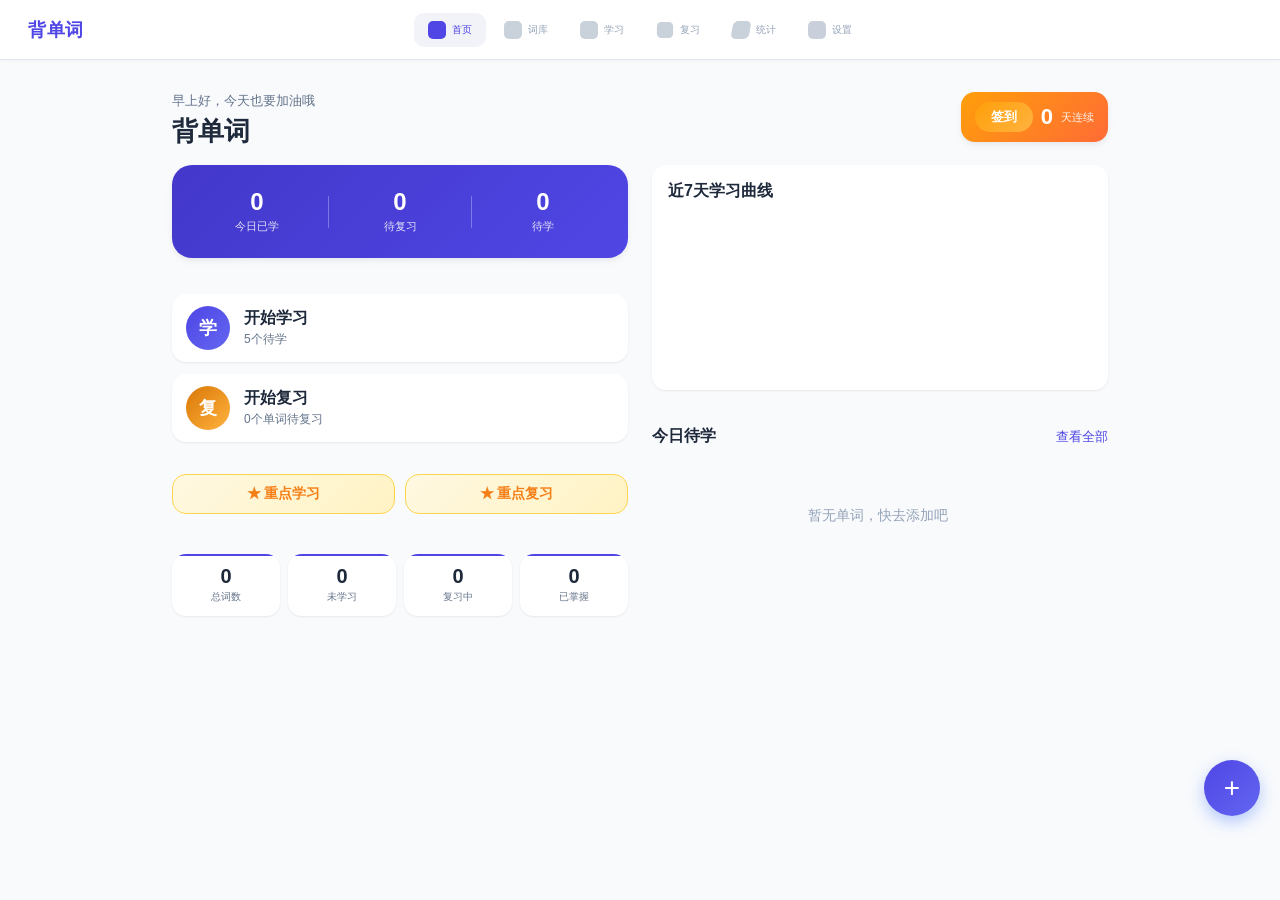
==== backend/static/index.html @ 16450c24 "升级SW缓存到v63与API v62, 强制客户端刷新获取防卡顿优化代码(静默刷新+保活); 更新index.html版本号" ====
<!DOCTYPE html>
<html lang="zh-CN">
<head>
  <meta charset="UTF-8">
  <!-- 移动端视口配置，禁止缩放以保证原生App体验 -->
  <meta name="viewport" content="width=device-width, initial-scale=1.0, maximum-scale=1.0, user-scalable=no, viewport-fit=cover">
  <meta name="theme-color" content="#4a7fff">
  <title>背单词</title>
  <!-- 预连接：提前建立TCP/TLS连接，减少首字节时间 -->
  <link rel="preconnect" href="/" crossorigin>
  <link rel="dns-prefetch" href="/">
  <link rel="stylesheet" href="assets/style.css?v=20260809a">
  <!-- PWA 支持：允许"添加到桌面"当App用 -->
  <link rel="manifest" href="/manifest.json">
  <link rel="icon" type="image/png" href="/icons/icon-192.png">
  <link rel="apple-touch-icon" href="/icons/icon-192.png">
  <meta name="apple-mobile-web-app-capable" content="yes">
  <meta name="apple-mobile-web-app-status-bar-style" content="default">
  <meta name="apple-mobile-web-app-title" content="背单词">
</head>
<body>
  <!-- ============ 主内容区 ============ -->
  <main class="app-content" id="appContent">

    <!-- ===== 首页 ===== -->
    <section class="page page-home active" id="page-home">
      <!-- 顶部欢迎语 -->
      <div class="home-header">
        <div class="home-greeting">
          <p class="greeting-sub" id="greetingText">早上好，今天也要加油哦</p>
          <h2 class="greeting-title">背单词</h2>
        </div>
        <div class="streak-badge" id="streakBadge" style="display:flex;align-items:center;gap:8px;">
          <div class="checkin-area" id="checkinArea">
            <button class="checkin-btn" id="btnCheckin">签到</button>
            <span class="checkin-streak" id="checkinStreak" style="display:none"></span>
          </div>
          <span class="streak-num" id="streakNum">0</span>
          <span class="streak-label">天连续</span>
        </div>
      </div>

      <!-- 主区域：桌面端双列 -->
      <div class="home-main">
        <!-- 左列：概览+操作+统计卡 -->
        <div class="home-col home-col-left">
          <!-- 今日学习概览卡片 -->
          <div class="overview-card">
            <div class="overview-item">
              <span class="overview-num" id="todayLearned">0</span>
              <span class="overview-label">今日已学</span>
            </div>
            <div class="overview-divider"></div>
            <div class="overview-item">
              <span class="overview-num" id="todayReviewCount">0</span>
              <span class="overview-label">待复习</span>
            </div>
            <div class="overview-divider"></div>
            <div class="overview-item">
              <span class="overview-num" id="todayNewCount">0</span>
              <span class="overview-label">待学</span>
            </div>
          </div>

          <!-- 操作按钮 -->
          <div class="home-actions">
            <button class="action-btn primary" id="btnStartLearn">
              <span class="action-icon">学</span>
              <div class="action-text">
                <span class="action-title">开始学习</span>
                <span class="action-desc" id="learnDesc">5个待学</span>
              </div>
            </button>
            <button class="action-btn secondary" id="btnStartReview">
              <span class="action-icon">复</span>
              <div class="action-text">
                <span class="action-title">开始复习</span>
                <span class="action-desc" id="reviewDesc">0个单词待复习</span>
              </div>
            </button>
          </div>

          <!-- 重点单词快速入口 -->
          <div class="starred-quick-actions">
            <button class="starred-btn" id="btnLearnStarred">
              <span>★ 重点学习</span>
            </button>
            <button class="starred-btn" id="btnReviewStarred">
              <span>★ 重点复习</span>
            </button>
          </div>

          <!-- 错题本快速入口 -->
          <div class="wrongbook-entry" id="wrongbookEntry" style="display:none;">
            <button class="wrongbook-btn" id="btnOpenWrongbook">
              <span class="wrongbook-icon">✗</span>
              <div class="wrongbook-text">
                <span class="wrongbook-title">错题本</span>
                <span class="wrongbook-desc" id="wrongbookDesc">0个易错词</span>
              </div>
              <span class="wrongbook-arrow">›</span>
            </button>
          </div>

          <!-- 统计卡片 -->
          <div class="stat-cards">
            <div class="stat-card">
              <span class="stat-card-num" id="statTotal">0</span>
              <span class="stat-card-label">总词数</span>
            </div>
            <div class="stat-card">
              <span class="stat-card-num" id="statNew">0</span>
              <span class="stat-card-label">未学习</span>
            </div>
            <div class="stat-card">
              <span class="stat-card-num" id="statReview">0</span>
              <span class="stat-card-label">复习中</span>
            </div>
            <div class="stat-card">
              <span class="stat-card-num" id="statMastered">0</span>
              <span class="stat-card-label">已掌握</span>
            </div>
          </div>
        </div>

        <!-- 右列：图表+今日单词 -->
        <div class="home-col home-col-right">
          <!-- 学习曲线图 -->
          <div class="chart-block">
            <h3 class="block-title">近7天学习曲线</h3>
            <canvas id="homeLineChart" class="chart-canvas"></canvas>
          </div>

          <!-- 今日单词列表 -->
          <div class="today-words">
            <div class="block-header">
              <h3 class="block-title">今日待学</h3>
              <span class="block-more" id="goLibraryFromHome">查看全部</span>
            </div>
            <div class="word-list word-list-scroll" id="todayWordList">
              <div class="empty-state">
                <p>暂无单词，快去添加吧</p>
              </div>
            </div>
          </div>
        </div>
      </div>
    </section>

    <!-- ===== 录入页 ===== -->
    <section class="page page-input" id="page-input">
      <h2 class="page-title">录入单词</h2>

      <!-- 录入方式切换 -->
      <div class="tab-switch">
        <button class="tab-switch-item active" data-input-tab="manual">手动输入</button>
        <button class="tab-switch-item" data-input-tab="batch">批量粘贴</button>
        <button class="tab-switch-item" data-input-tab="doc">文档导入</button>
        <button class="tab-switch-item" data-input-tab="scan">扫描录入</button>
      </div>

      <!-- 手动输入 -->
      <div class="input-panel active" id="panel-manual">
        <div class="form-group">
          <label class="form-label">导入到单词本</label>
          <select class="form-select" id="manualWordbookSelect">
            <option value="">默认（不归类）</option>
          </select>
        </div>
        <div class="form-group">
          <label class="form-label">单词</label>
          <input type="text" class="form-input" id="manualWord" placeholder="输入英文单词，如 sports meeting">
        </div>
        <div class="form-group">
          <label class="form-label">音标（选填）</label>
          <input type="text" class="form-input" id="manualPhonetic" placeholder="/spɔːts ˈmiːtɪŋ/">
        </div>
        <div class="form-group">
          <label class="form-label">释义（选填）</label>
          <input type="text" class="form-input" id="manualMeaning" placeholder="n. 运动会">
        </div>
        <button class="btn-primary" id="btnManualAdd">添加单词</button>
      </div>

      <!-- 批量粘贴 -->
      <div class="input-panel" id="panel-batch">
        <p class="panel-tip">每行一个单词，支持纯单词或“单词 释义”格式</p>
        <div class="form-group">
          <label class="form-label">导入到单词本</label>
          <select class="form-select" id="batchWordbookSelect">
            <option value="">默认（不归类）</option>
          </select>
        </div>
        <textarea class="form-textarea" id="batchText" placeholder="sports meeting&#10;apple n.苹果&#10;banana"></textarea>
        <button class="btn-secondary" id="btnBatchPreview">预览</button>
        <div class="batch-preview" id="batchPreview" style="display:none">
          <div class="batch-preview-header">
            <span id="batchPreviewCount">0 个单词</span>
            <button class="btn-primary btn-sm" id="btnBatchConfirm">确认导入</button>
          </div>
          <div class="batch-preview-list" id="batchPreviewList"></div>
        </div>
        <button class="btn-primary" id="btnBatchAdd" style="display:none">批量添加</button>
      </div>

      <!-- 文档导入 -->
      <div class="input-panel" id="panel-doc">
        <p class="panel-tip">上传文档自动提取单词，支持 TXT / Word / Excel / PDF</p>
        <!-- 导入到哪个单词本 -->
        <div class="form-group">
          <label class="form-label">导入到单词本</label>
          <div class="wordbook-select-row">
            <select class="form-select" id="docWordbookSelect">
              <option value="">默认（不归类）</option>
            </select>
            <button class="btn-secondary btn-sm" id="btnNewWordbook" title="新建单词本">+ 新建</button>
          </div>
        </div>
        <div class="doc-upload-area" id="docUploadArea">
          <div class="doc-upload-placeholder">
            <span class="doc-icon">📄</span>
            <p class="doc-upload-text">点击或拖拽文件到此处</p>
            <p class="doc-upload-formats">支持 txt / docx / xlsx / pdf，最大 20MB</p>
          </div>
          <input type="file" accept=".txt,.docx,.xlsx,.xls,.pdf" id="docFileInput" style="display:none">
        </div>
        <!-- 预览结果 -->
        <div class="doc-preview" id="docPreview" style="display:none">
          <div class="doc-preview-header">
            <span class="doc-preview-name" id="docPreviewName"></span>
            <span class="doc-preview-count" id="docPreviewCount"></span>
          </div>
          <div class="doc-words-list" id="docWordsList"></div>
          <div class="doc-preview-actions">
            <button class="btn-secondary" id="btnDocCancel">取消</button>
            <button class="btn-primary" id="btnDocImport">确认导入</button>
          </div>
        </div>
        <!-- 导入结果 -->
        <div class="doc-result" id="docResult" style="display:none"></div>
      </div>

      <!-- 扫描录入 -->
      <div class="input-panel" id="panel-scan">
        <div class="form-group">
          <label class="form-label">导入到单词本</label>
          <select class="form-select" id="scanWordbookSelect">
            <option value="">默认（不归类）</option>
          </select>
        </div>
        <!-- 识别模式切换 -->
        <div class="scan-mode-switch">
          <button class="scan-mode-item active" data-scan-mode="ocr">极速OCR</button>
          <button class="scan-mode-item" data-scan-mode="ai">AI精准</button>
        </div>
        <p class="panel-tip" id="scanModeTip">拍照或选择图片，OCR极速识别单词+本地词典释义（每张约2秒）</p>
        <!-- 空状态：点击选图 -->
        <div class="scan-area" id="scanArea">
          <div class="scan-placeholder">
            <span class="scan-icon">相机</span>
            <p>点击拍照 / 选择图片</p>
          </div>
        </div>
        <!-- 多图缩略图网格（选中图片后显示） -->
        <div class="scan-thumbs" id="scanThumbs" style="display:none">
          <div class="scan-thumbs-list" id="scanThumbsList"></div>
        </div>
        <!-- 操作按钮区 -->
        <input type="file" accept="image/*" multiple id="scanInput" style="display:none">
        <div class="scan-actions" id="scanActions" style="display:none">
          <button class="btn-secondary" id="btnScanAddMore">+ 添加更多图片</button>
          <button class="btn-primary" id="btnScanRecognize">极速识别</button>
        </div>
        <!-- 识别结果：单词确认列表 -->
        <div class="scan-confirm" id="scanConfirm" style="display:none">
          <div class="scan-confirm-header">
            <span class="scan-confirm-title">识别到 <b id="scanWordCount">0</b> 个单词</span>
            <div class="scan-confirm-actions">
              <button class="scan-check-all" id="btnScanCheckAll">全选</button>
              <button class="btn-primary btn-sm" id="btnScanAddSelected">添加选中</button>
            </div>
          </div>
          <div class="scan-word-list" id="scanWordList"></div>
        </div>
        <!-- 添加结果 -->
        <div class="scan-result" id="scanResult" style="display:none"></div>
      </div>
    </section>

    <!-- ===== 词库页 ===== -->
    <section class="page page-library" id="page-library">
      <div class="library-header">
        <h2 class="page-title">我的词库</h2>
        <div class="export-dropdown" id="exportDropdown">
          <button class="export-btn" id="btnExport" title="导出单词">
            <svg width="18" height="18" viewBox="0 0 24 24" fill="none" stroke="currentColor" stroke-width="2" stroke-linecap="round" stroke-linejoin="round"><path d="M21 15v4a2 2 0 0 1-2 2H5a2 2 0 0 1-2-2v-4"/><polyline points="7 10 12 15 17 10"/><line x1="12" y1="15" x2="12" y2="3"/></svg>
            <span>导出</span>
          </button>
          <div class="export-menu" id="exportMenu" style="display:none">
            <div class="export-menu-tip" id="exportMenuTip">导出全部单词</div>
            <button class="export-menu-item" data-format="csv">
              <span class="export-menu-icon">CSV</span>
              <div class="export-menu-info">
                <span class="export-menu-name">CSV 表格</span>
                <span class="export-menu-desc">含音标/释义/记忆法，Excel可开</span>
              </div>
            </button>
            <button class="export-menu-item" data-format="txt">
              <span class="export-menu-icon">TXT</span>
              <div class="export-menu-info">
                <span class="export-menu-name">TXT 文本</span>
                <span class="export-menu-desc">每行一个单词，兼容扇贝/有道</span>
              </div>
            </button>
            <button class="export-menu-item" data-format="anki">
              <span class="export-menu-icon">Anki</span>
              <div class="export-menu-info">
                <span class="export-menu-name">Anki 卡片</span>
                <span class="export-menu-desc">制表符分隔，可直接导入Anki</span>
              </div>
            </button>
          </div>
        </div>
      </div>

      <!-- 单词本横向筛选 -->
      <div class="wordbook-bar" id="wordbookBar">
        <button class="wordbook-chip active" data-wordbook="">全部</button>
        <button class="wordbook-chip" data-wordbook="0">未归类</button>
        <span class="wordbook-chip-sep"></span>
        <button class="wordbook-chip wordbook-add" id="btnAddWordbook" title="新建单词本">+</button>
      </div>

      <!-- 搜索框 -->
      <div class="search-bar">
        <input type="text" class="search-input" id="searchInput" placeholder="搜索单词或释义">
      </div>

      <!-- 筛选标签 + 排序 -->
      <div class="filter-tabs" id="filterTabs">
        <button class="filter-tab active" data-status="all">全部</button>
        <button class="filter-tab" data-status="new">未学习</button>
        <button class="filter-tab" data-status="review">复习中</button>
        <button class="filter-tab" data-status="mastered">已掌握</button>
        <button class="filter-tab" data-status="starred">⭐ 重点</button>
        <select class="sort-select" id="sortSelect" title="排序方式">
          <option value="added_desc">最近添加</option>
          <option value="added_asc">最早添加</option>
          <option value="custom">自定义顺序</option>
          <option value="word_asc">字母 A-Z</option>
          <option value="word_desc">字母 Z-A</option>
          <option value="review_desc">复习次数多</option>
          <option value="review_asc">复习次数少</option>
          <option value="next_review_asc">最快到期</option>
        </select>
        <span class="sort-hint" id="sortHint"></span>
      </div>

      <!-- 单词列表 -->
      <div class="word-list library-list" id="libraryList">
        <div class="empty-state">
          <p>词库空空如也</p>
          <p class="empty-sub">点击右下角 + 添加单词</p>
        </div>
      </div>
    </section>

    <!-- ===== 学习页 ===== -->
    <section class="page page-learn" id="page-learn">
      <div class="card-header">
        <div class="progress-ring" id="learnProgressRing" style="display:none">
          <svg width="36" height="36">
            <circle class="progress-ring-bg" cx="18" cy="18" r="15"></circle>
            <circle class="progress-ring-fill" cx="18" cy="18" r="15" stroke-dasharray="94.2" stroke-dashoffset="94.2" id="progressRingFill"></circle>
          </svg>
          <span class="progress-ring-text" id="progressRingText">0%</span>
        </div>
        <span class="card-progress" id="learnProgress">0 / 0</span>
        <span class="study-timer" id="studyTimerDisplay" style="display:none">
          <span class="study-timer-icon">⏱</span>
          <span id="studyTimer">00:00</span>
        </span>
        <span class="card-close" id="learnClose">退出</span>
      </div>
      <!-- 词书选择器 -->
      <div class="wordbook-selector" id="learnWordbookSelector" style="display:flex;align-items:center;gap:8px;padding:8px 16px;background:var(--bg-card);border-radius:var(--radius-md);margin-bottom:12px;flex-wrap:wrap;">
        <label style="font-size:13px;color:var(--text-secondary);white-space:nowrap;">词书：</label>
        <select id="learnWordbookSelect" style="flex:1;min-width:120px;padding:6px 10px;border:1px solid var(--border);border-radius:8px;font-size:14px;background:#fff;">
          <option value="">请选择词书</option>
        </select>
      </div>
      <!-- 学习模式切换 -->
      <div class="mode-tabs" id="learnModeTabs">
        <button class="mode-tab active" data-mode="flip">翻卡模式</button>
        <button class="mode-tab" data-mode="choice">看词选义</button>
        <button class="mode-tab" data-mode="reverse">看义选词</button>
        <button class="mode-tab" data-mode="spell">拼写默写</button>
        <button class="order-toggle-btn" id="learnOrderToggle" title="切换翻卡顺序">顺序</button>
      </div>
      <!-- 学习范围说明：重点单词等 -->
      <div class="review-mode-tip" id="learnModeTip" style="display:none"></div>
      <!-- 学习卡片容器 -->
      <div class="flip-card-stage" id="learnStage">
        <span class="card-star-badge" id="learnStarBadge" style="display:none" title="重点单词">★ 重点</span>
        <div class="empty-state" id="learnEmpty" style="display:none">
          <p>请选择一本词书</p>
          <p class="empty-sub">选择词书后开始学习</p>
          <div style="display:flex;gap:12px;justify-content:center;flex-wrap:wrap;margin-top:16px;">
            <button class="btn-primary" id="learnAddMoreBtn">加入未学习</button>
            <button class="btn-secondary" id="learnReviewTodayBtn">翻今天所有</button>
          </div>
        </div>
        <!-- 翻卡元素 -->
        <div class="flip-card" id="learnCard" style="display:none">
          <div class="flip-card-inner">
            <!-- 正面：单词 -->
            <div class="flip-card-front">
              <span class="card-word" id="learnWord"></span>
              <span class="card-phonetic" id="learnPhonetic"></span>
              <button class="speak-btn" id="learnSpeakBtn" title="发音">🔊</button>
              <!-- 例句（专升本） -->
              <div class="card-example" id="learnExampleFront" style="display:none"></div>
              <p class="card-tip">点击查看释义</p>
            </div>
            <!-- 背面：释义+拆解+记忆方法 -->
            <div class="flip-card-back">
              <span class="card-word-sm" id="learnWordBack"></span>
              <span class="card-phonetic-sm" id="learnPhoneticBack"></span>
              <span class="card-meaning" id="learnMeaning"></span>
              <div class="card-split" id="learnSplit"></div>
              <div class="card-mnemonic" id="learnMnemonic"></div>
              <!-- 例句（专升本） -->
              <div class="card-example" id="learnExampleBack" style="display:none"></div>
            </div>
          </div>
        </div>
        <!-- 看词选义模式 -->
        <div class="quiz-card" id="learnChoiceCard" style="display:none">
          <div class="quiz-question">
            <span class="quiz-word" id="choiceWord"></span>
            <span class="quiz-phonetic" id="choicePhonetic"></span>
            <button class="speak-btn" id="choiceSpeakBtn" title="发音">🔊</button>
            <p class="quiz-hint">这个单词是什么意思？</p>
          </div>
          <div class="quiz-options" id="choiceOptions"></div>
          <div class="quiz-feedback" id="choiceFeedback"></div>
        </div>
        <!-- 看义选词模式（中→英） -->
        <div class="quiz-card" id="learnReverseCard" style="display:none">
          <div class="quiz-question">
            <span class="quiz-meaning-prompt" id="reverseMeaning"></span>
            <p class="quiz-hint">这个释义对应的单词是？</p>
          </div>
          <div class="quiz-options" id="reverseOptions"></div>
          <div class="quiz-feedback" id="reverseFeedback"></div>
        </div>
        <!-- 拼写默写模式 -->
        <div class="quiz-card" id="learnSpellCard" style="display:none">
          <div class="quiz-question">
            <span class="quiz-meaning-prompt" id="spellMeaning"></span>
            <span class="quiz-phonetic" id="spellPhonetic"></span>
            <button class="speak-btn" id="spellSpeakBtn" title="发音">🔊</button>
            <p class="quiz-hint">请拼写出这个单词</p>
          </div>
          <input type="text" class="spell-input" id="spellInput" placeholder="输入单词..." autocomplete="off" autocapitalize="off" autocorrect="off">
          <div class="spell-actions">
            <button class="btn-primary" id="spellSubmitBtn">确认</button>
            <button class="btn-secondary" id="spellSkipBtn">跳过</button>
          </div>
          <div class="quiz-feedback" id="spellFeedback"></div>
        </div>
      </div>
      <!-- 操作按钮 -->
      <div class="card-actions" id="learnActions" style="display:none">
        <button class="btn-secondary" id="btnLearnPrev">上一题</button>
        <button class="btn-secondary" id="btnLearnDetail">详情</button>
        <button class="btn-primary" id="btnLearnKnown">已学会</button>
      </div>
      <!-- 翻卡模式额外按钮：加入新词 / 翻今天所有 -->
      <div class="card-actions card-actions-extra" id="learnExtraActions" style="display:none">
        <button class="btn-secondary" id="btnLearnAddNew">+ 未学习</button>
        <button class="btn-secondary" id="btnLearnReviewToday">翻今天所有</button>
      </div>
      <!-- 测验模式操作按钮 -->
      <div class="card-actions" id="quizActions" style="display:none">
        <button class="btn-secondary" id="btnQuizPrev">上一题</button>
        <button class="btn-secondary" id="btnQuizDetail">详情</button>
        <button class="btn-secondary" id="btnQuizSkip">下一题</button>
        <button class="btn-primary" id="btnQuizKnown">已学会</button>
      </div>
    </section>

    <!-- ===== 复习页 ===== -->
    <section class="page page-review" id="page-review">
      <div class="card-header">
        <span class="card-progress" id="reviewProgress">0 / 0</span>
        <span class="card-close" id="reviewClose">退出</span>
      </div>
      <div class="review-estimate" id="reviewEstimate" style="display:none"></div>
      <!-- 词书选择器 -->
      <div class="wordbook-selector" id="reviewWordbookSelector" style="display:flex;align-items:center;gap:8px;padding:8px 16px;background:var(--bg-card);border-radius:var(--radius-md);margin-bottom:12px;flex-wrap:wrap;">
        <label style="font-size:13px;color:var(--text-secondary);white-space:nowrap;">词书：</label>
        <select id="reviewWordbookSelect" style="flex:1;min-width:120px;padding:6px 10px;border:1px solid var(--border);border-radius:8px;font-size:14px;background:#fff;">
          <option value="">请选择词书</option>
        </select>
        <button class="btn-secondary" id="btnReviewAll" title="拉到最下方可切换复习范围" style="white-space:nowrap;font-size:13px;padding:6px 10px;">自主复习</button>
      </div>
      <!-- 复习范围说明：今日到期 / 自主复习 -->
      <div class="review-mode-tip" id="reviewModeTip" style="display:none"></div>
      <!-- 复习模式切换 -->
      <div class="mode-tabs" id="reviewModeTabs">
        <button class="mode-tab active" data-rmode="flip">翻卡模式</button>
        <button class="mode-tab" data-rmode="choice">看词选义</button>
        <button class="mode-tab" data-rmode="reverse">看义选词</button>
        <button class="mode-tab" data-rmode="spell">拼写默写</button>
        <button class="order-toggle-btn" id="btnReviewOrder" title="切换复习顺序">顺序</button>
      </div>
      <div class="flip-card-stage" id="reviewStage">
        <span class="card-star-badge" id="reviewStarBadge" style="display:none" title="重点单词">★ 重点</span>
        <div class="empty-state" id="reviewEmpty">
          <p>今日复习已完成</p>
          <p class="empty-sub">没有到期的单词，继续保持！</p>
        </div>
        <!-- 翻卡模式 -->
        <div class="flip-card" id="reviewCard" style="display:none">
          <div class="flip-card-inner">
            <div class="flip-card-front">
              <span class="card-word" id="reviewWord"></span>
              <span class="card-phonetic" id="reviewPhonetic"></span>
              <button class="speak-btn" id="reviewSpeakBtn" title="发音">🔊</button>
              <!-- 例句（专升本） -->
              <div class="card-example" id="reviewExampleFront" style="display:none"></div>
              <p class="card-tip">先想想含义，再翻转</p>
            </div>
            <div class="flip-card-back">
              <span class="card-word-sm" id="reviewWordBack"></span>
              <span class="card-meaning" id="reviewMeaning"></span>
              <div class="card-split" id="reviewSplit"></div>
              <div class="card-mnemonic" id="reviewMnemonic"></div>
              <!-- 例句（专升本） -->
              <div class="card-example" id="reviewExampleBack" style="display:none"></div>
            </div>
          </div>
        </div>
        <!-- 看词选义模式 -->
        <div class="quiz-card" id="reviewChoiceCard" style="display:none">
          <div class="quiz-question">
            <span class="quiz-word" id="reviewChoiceWord"></span>
            <span class="quiz-phonetic" id="reviewChoicePhonetic"></span>
            <button class="speak-btn" id="reviewChoiceSpeakBtn" title="发音">🔊</button>
            <p class="quiz-hint">这个单词是什么意思？</p>
          </div>
          <div class="quiz-options" id="reviewChoiceOptions"></div>
          <div class="quiz-feedback" id="reviewChoiceFeedback"></div>
        </div>
        <!-- 看义选词模式（中→英） -->
        <div class="quiz-card" id="reviewReverseCard" style="display:none">
          <div class="quiz-question">
            <span class="quiz-meaning-prompt" id="reviewReverseMeaning"></span>
            <p class="quiz-hint">这个释义对应的单词是？</p>
          </div>
          <div class="quiz-options" id="reviewReverseOptions"></div>
          <div class="quiz-feedback" id="reviewReverseFeedback"></div>
        </div>
        <!-- 拼写默写模式 -->
        <div class="quiz-card" id="reviewSpellCard" style="display:none">
          <div class="quiz-question">
            <span class="quiz-meaning-prompt" id="reviewSpellMeaning"></span>
            <span class="quiz-phonetic" id="reviewSpellPhonetic"></span>
            <button class="speak-btn" id="reviewSpellSpeakBtn" title="发音">🔊</button>
            <p class="quiz-hint">请拼写出这个单词</p>
          </div>
          <input type="text" class="spell-input" id="reviewSpellInput" placeholder="输入单词..." autocomplete="off" autocapitalize="off" autocorrect="off">
          <div class="spell-actions">
            <button class="btn-primary" id="reviewSpellSubmitBtn">确认</button>
            <button class="btn-secondary" id="reviewSpellSkipBtn">跳过</button>
          </div>
          <div class="quiz-feedback" id="reviewSpellFeedback"></div>
        </div>
      </div>
      <!-- 翻卡模式：复习操作按钮 -->
      <div class="rating-actions" id="ratingActions" style="display:none">
        <button class="rating-btn rating-prev" id="btnReviewPrev" data-action="prev" title="回到上一个单词">
          <span class="rating-label">上一个</span>
        </button>
        <button class="rating-btn rating-forgot" data-rating="again" title="完全想不起来，稍后会再次出现帮你巩固">
          <span class="rating-label">不记得</span>
          <span class="rating-desc">稍后重看</span>
        </button>
        <button class="rating-btn rating-hard" data-rating="hard" title="有点印象但不熟，明天复习一次">
          <span class="rating-label">模糊</span>
          <span class="rating-desc">明天再背</span>
        </button>
        <button class="rating-btn rating-good" data-rating="good" title="记得很清楚，按遗忘曲线安排下次复习">
          <span class="rating-label">记得</span>
          <span class="rating-desc">加深记忆</span>
        </button>
        <button class="rating-btn rating-next" id="btnReviewNext" data-action="next" title="正常进入下一个单词">
          <span class="rating-label">下一个</span>
        </button>
      </div>
      <!-- 复习页额外按钮：加入新词 -->
      <div class="card-actions card-actions-extra" id="reviewExtraActions" style="display:none">
        <button class="btn-secondary" id="btnReviewAddNew">+ 未学习</button>
      </div>
      <!-- 测验模式操作按钮 -->
      <div class="card-actions" id="reviewQuizActions" style="display:none">
        <button class="btn-secondary" id="btnReviewQuizPrev">上一题</button>
        <button class="btn-secondary" id="btnReviewQuizDetail">详情</button>
        <button class="btn-secondary" id="btnReviewQuizSkip">下一题</button>
        <button class="btn-primary" id="btnReviewQuizKnown">已学会</button>
      </div>
    </section>

    <!-- ===== 统计页 ===== -->
    <section class="page page-stats" id="page-stats">
      <h2 class="page-title">学习统计</h2>

      <!-- 统计卡片 -->
      <div class="stats-grid">
        <div class="stats-cell">
          <span class="stats-num" id="statsTotal">0</span>
          <span class="stats-label">总词数</span>
        </div>
        <div class="stats-cell">
          <span class="stats-num" id="statsMastered">0</span>
          <span class="stats-label">已掌握</span>
        </div>
        <div class="stats-cell">
          <span class="stats-num" id="statsStreak">0</span>
          <span class="stats-label">连续签到</span>
        </div>
        <div class="stats-cell">
          <span class="stats-num" id="statsToday">0</span>
          <span class="stats-label">今日学习</span>
        </div>
      </div>

      <!-- 复习统计卡片 -->
      <div class="stats-grid">
        <div class="stats-cell">
          <span class="stats-num" id="statsReviewToday">0</span>
          <span class="stats-label">今日复习</span>
        </div>
        <div class="stats-cell">
          <span class="stats-num" id="statsReviewAcc">0%</span>
          <span class="stats-label">今日正确率</span>
        </div>
        <div class="stats-cell">
          <span class="stats-num" id="statsTotalReview">0</span>
          <span class="stats-label">累计复习</span>
        </div>
        <div class="stats-cell">
          <span class="stats-num" id="statsTotalReviewAcc">0%</span>
          <span class="stats-label">累计正确率</span>
        </div>
      </div>

      <!-- 7天学习柱状图 -->
      <div class="chart-block">
        <h3 class="block-title">近7天学习量</h3>
        <canvas id="statsBarChart" class="chart-canvas"></canvas>
      </div>

      <!-- 单词状态饼图 -->
      <div class="chart-block">
        <h3 class="block-title">单词状态分布</h3>
        <canvas id="statsPieChart" class="chart-canvas"></canvas>
        <div class="pie-legend" id="pieLegend"></div>
      </div>

      <!-- 日历统计 -->
      <div class="chart-block">
        <h3 class="block-title">学习日历</h3>
        <div id="statsCalendar" class="calendar-container"></div>
      </div>
    </section>

    <!-- ===== 设置页 ===== -->
    <section class="page page-settings" id="page-settings">
      <h2 class="page-title">设置</h2>

      <!-- 学习计划 -->
      <div class="settings-section">
        <h3 class="settings-section-title">学习计划</h3>
        <div class="setting-row">
          <label class="setting-label" for="dailyGoalInput">每日学习目标</label>
          <div class="setting-control">
            <input type="number" id="dailyGoalInput" class="setting-input" min="1" max="100" value="20">
            <span class="setting-unit">个</span>
          </div>
        </div>
        <div class="setting-row">
          <label class="setting-label" for="dailyReviewGoalInput">每日复习上限</label>
          <div class="setting-control">
            <input type="number" id="dailyReviewGoalInput" class="setting-input" min="0" max="500" value="50">
            <span class="setting-unit">个（0=不限）</span>
          </div>
        </div>
        <div class="setting-row">
          <label class="setting-label" for="learnOrderSelect">学习取词顺序</label>
          <div class="setting-control">
            <select id="learnOrderSelect" class="setting-input setting-select">
              <option value="sequential">顺序（按添加时间）</option>
              <option value="random">随机</option>
            </select>
          </div>
        </div>
        <div class="setting-row">
          <label class="setting-label" for="reviewOrderSelect">复习顺序</label>
          <div class="setting-control">
            <select id="reviewOrderSelect" class="setting-input setting-select">
              <option value="sequential">按时间（最早添加先复习）</option>
              <option value="random">随机</option>
            </select>
          </div>
        </div>
      </div>

      <!-- 复习策略 -->
      <div class="settings-section">
        <h3 class="settings-section-title">复习策略（防遗忘）</h3>
        <div class="setting-row">
          <label class="setting-label" for="reviewStrategySelect">复习间隔策略</label>
          <div class="setting-control">
            <select id="reviewStrategySelect" class="setting-input setting-select">
              <option value="relaxed">宽松（间隔长，省力）</option>
              <option value="standard">标准（推荐）</option>
              <option value="strict">严格（间隔短，记得牢）</option>
            </select>
          </div>
        </div>
        <div class="setting-row">
          <label class="setting-label">防遗忘回顾</label>
          <div class="setting-control">
            <label class="switch-label">
              <input type="checkbox" id="antiForgetToggle" class="switch-input" checked>
              <span class="switch-track"><span class="switch-thumb"></span></span>
              <span class="switch-text">已掌握单词定期回顾</span>
            </label>
          </div>
        </div>
        <div class="setting-row" id="antiForgetIntervalRow">
          <label class="setting-label" for="antiForgetIntervalInput">回顾间隔</label>
          <div class="setting-control">
            <input type="number" id="antiForgetIntervalInput" class="setting-input" min="1" max="365" value="30">
            <span class="setting-unit">天</span>
          </div>
        </div>
        <p class="setting-tip">标准策略：复习间隔 1→3→7→14→30 天，连续 4 次简单后标记为已掌握。开启防遗忘后，已掌握单词会按回顾间隔定期重新出现，避免长期不复习而遗忘。</p>
        <!-- 策略对比表 -->
        <table class="strategy-table" id="strategyTable">
          <thead>
            <tr><th>策略</th><th>第1次</th><th>第2次</th><th>第3次</th><th>第4次</th><th>第5次</th><th>掌握阈值</th></tr>
          </thead>
          <tbody>
            <tr id="strategy-row-relaxed"><td>宽松</td><td>2天</td><td>5天</td><td>10天</td><td>20天</td><td>45天</td><td>3次</td></tr>
            <tr id="strategy-row-standard"><td>标准</td><td>1天</td><td>3天</td><td>7天</td><td>14天</td><td>30天</td><td>4次</td></tr>
            <tr id="strategy-row-strict"><td>严格</td><td>1天</td><td>2天</td><td>4天</td><td>7天</td><td>15天</td><td>6次</td></tr>
          </tbody>
        </table>
      </div>

      <!-- 账户管理 -->
      <div class="settings-section">
        <h3 class="settings-section-title">账户管理</h3>
        <div class="setting-row">
          <label class="setting-label">当前用户</label>
          <div class="setting-control">
            <span class="setting-text" id="settingsUsername">未登录</span>
          </div>
        </div>
        <div class="setting-row">
          <label class="setting-label" for="nicknameInput">昵称</label>
          <div class="setting-control">
            <input type="text" id="nicknameInput" class="setting-input" placeholder="请输入昵称" maxlength="80">
            <button class="setting-btn" id="btnSaveNickname" style="margin-left:8px;">保存</button>
          </div>
        </div>
        <div class="setting-row">
          <label class="setting-label" for="secQuestionInput">安全问题</label>
          <div class="setting-control">
            <input type="text" id="secQuestionInput" class="setting-input" placeholder="用于密码找回" maxlength="255">
          </div>
        </div>
        <div class="setting-row">
          <label class="setting-label" for="secAnswerInput">安全问题答案</label>
          <div class="setting-control">
            <input type="text" id="secAnswerInput" class="setting-input" placeholder="安全问题答案" maxlength="255">
            <button class="setting-btn" id="btnSaveSecurity" style="margin-left:8px;">保存</button>
          </div>
        </div>
        <div class="setting-row">
          <label class="setting-label">修改密码</label>
          <div class="setting-control">
            <input type="password" id="oldPasswordInput" class="setting-input" placeholder="旧密码" style="margin-bottom:6px;">
            <input type="password" id="newPasswordInput" class="setting-input" placeholder="新密码（至少6位）" style="margin-bottom:6px;">
            <input type="password" id="confirmPasswordInput" class="setting-input" placeholder="确认新密码">
            <button class="setting-btn" id="btnChangePassword" style="margin-top:6px;">修改密码</button>
          </div>
        </div>
        <div class="setting-row">
          <label class="setting-label">OCR用量</label>
          <div class="setting-control">
            <span class="setting-text" id="ocrUsageText">加载中...</span>
          </div>
        </div>
        <div class="setting-row">
          <label class="setting-label">账号操作</label>
          <div class="setting-control">
            <button class="setting-btn setting-btn-danger" id="btnLogoutSettings">退出登录</button>
          </div>
        </div>
      </div>

      <!-- 词库管理 -->
      <div class="settings-section">
        <h3 class="settings-section-title">词库管理</h3>
        <div class="setting-row">
          <label class="setting-label">数据</label>
          <div class="setting-control">
            <button class="setting-btn" id="exportCsvBtn">导出 CSV</button>
            <button class="setting-btn setting-btn-danger" id="clearDataBtn">清空数据</button>
          </div>
        </div>
        <div class="setting-row">
          <label class="setting-label">关于</label>
          <div class="setting-control">
            <span class="setting-text">词记 WordMemo v1.2</span>
          </div>
        </div>
      </div>
    </section>

    <!-- ===== 管理员页 ===== -->
    <section class="page page-admin" id="page-admin">
      <h2 class="page-title">用户管理</h2>
      <!-- 用户列表容器：由 JS 动态渲染 admin-user-card -->
      <div class="admin-user-list" id="adminUserList">
        <div class="empty-state">
          <p>暂无用户数据</p>
        </div>
      </div>
    </section>

  </main>

  <!-- ============ 底部 TabBar ============ -->
  <nav class="tab-bar" id="tabBar">
    <button class="tab-item active" data-page="home">
      <span class="tab-icon tab-icon-home"></span>
      <span class="tab-label">首页</span>
    </button>
    <button class="tab-item" data-page="library">
      <span class="tab-icon tab-icon-library"></span>
      <span class="tab-label">词库</span>
    </button>
    <button class="tab-item" data-page="learn">
      <span class="tab-icon tab-icon-learn"></span>
      <span class="tab-label">学习</span>
    </button>
    <button class="tab-item" data-page="review">
      <span class="tab-icon tab-icon-review"></span>
      <span class="tab-label">复习</span>
    </button>
    <button class="tab-item" data-page="stats">
      <span class="tab-icon tab-icon-stats"></span>
      <span class="tab-label">统计</span>
    </button>
    <button class="tab-item" data-page="settings">
      <span class="tab-icon tab-icon-settings">⚙</span>
      <span class="tab-label">设置</span>
    </button>
    <button class="tab-item tab-admin-only" data-page="admin" style="display:none">
      <span class="tab-icon tab-icon-admin">管</span>
      <span class="tab-label">管理</span>
    </button>
  </nav>

  <!-- ============ 浮动添加按钮 ============ -->
  <button class="fab" id="fabAdd" aria-label="添加单词">+</button>

  <!-- ============ Toast 提示容器 ============ -->
  <div class="toast-container" id="toastContainer"></div>

  <!-- ============ 错题本弹窗 ============ -->
  <div class="modal-overlay" id="wrongbookModal">
    <div class="modal-sheet wrongbook-modal-sheet">
      <div class="modal-handle"></div>
      <div class="modal-header">
        <h3 class="modal-word">错题本</h3>
        <button class="modal-close" id="wrongbookCloseBtn">×</button>
      </div>
      <div class="modal-body">
        <p class="wrongbook-tip">复习时答错的单词会进入这里，按错误次数排序，建议优先攻克。</p>
        <div class="wrongbook-list" id="wrongbookList">
          <div class="empty-state"><p>暂无错词，继续保持！</p></div>
        </div>
      </div>
      <div class="modal-footer">
        <button class="btn-primary" id="wrongbookReviewBtn">去复习这些词</button>
      </div>
    </div>
  </div>

  <!-- ============ 下拉刷新指示器 ============ -->
  <div class="pull-refresh-indicator" id="pullRefreshIndicator" style="display:none">↓</div>

  <!-- ============ 单词详情弹窗 ============ -->
  <div class="modal-overlay" id="wordDetailModal">
    <div class="modal-sheet">
      <div class="modal-handle"></div>
      <div class="modal-header">
        <div class="modal-word-wrap">
          <div class="modal-word-row">
            <h3 class="modal-word" id="modalWord"></h3>
            <span class="word-type-badge" id="modalWordTypeBadge" style="display:none"></span>
          </div>
          <span class="modal-phonetic" id="modalPhonetic"></span>
        </div>
        <div class="modal-header-actions">
          <button class="speak-btn modal-speak-btn" id="modalSpeakBtn" title="发音">🔊</button>
          <button class="modal-close" id="modalCloseBtn">×</button>
        </div>
      </div>
      <div class="modal-body" id="modalBody">
        <!-- 释义 -->
        <div class="modal-section">
          <h4 class="modal-section-title">释义
            <span class="pos-badge" id="modalPosBadge" style="display:none"></span>
          </h4>
          <p class="modal-meaning" id="modalMeaning"></p>
        </div>
        <!-- 变形（时态/复数/比较级等，有什么显示什么，默认收起） -->
        <div class="modal-section" id="modalTensesSection" style="display:none">
          <div class="modal-tags-bar">
            <button class="modal-tag-btn" id="modalTensesToggle" type="button">
              <span class="modal-tag-text">变形</span>
              <span class="modal-tag-arrow">▸</span>
            </button>
          </div>
          <div class="tenses-grid" id="modalTenses" style="display:none"></div>
        </div>
        <!-- 拆解 -->
        <div class="modal-section" id="modalSplitSection">
          <h4 class="modal-section-title">单词拆解</h4>
          <div class="split-list" id="modalSplit"></div>
        </div>
        <!-- 记忆方法 -->
        <div class="modal-section" id="modalMnemonicSection">
          <h4 class="modal-section-title">记忆方法</h4>
          <div class="mnemonic-box" id="modalMnemonic"></div>
        </div>
        <!-- 词根词缀 -->
        <div class="modal-section" id="modalMorphSection">
          <h4 class="modal-section-title">词根词缀</h4>
          <div class="morph-list" id="modalMorph"></div>
        </div>
        <!-- 例句 -->
        <div class="modal-section" id="modalExampleSection">
          <h4 class="modal-section-title">例句</h4>
          <div class="example-list" id="modalExamples"></div>
          <button class="btn-secondary btn-sm" id="modalRefreshExamplesBtn" style="margin-top:8px;width:auto;">AI生成更好的例句</button>
        </div>
      </div>
      <div class="modal-footer">
        <button class="btn-secondary" id="modalDeleteBtn">删除</button>
        <button class="btn-secondary" id="modalStarBtn">☆ 标重点</button>
        <button class="btn-secondary" id="modalMoveBtn">移动到词本</button>
        <button class="btn-primary" id="modalEditBtn">编辑</button>
      </div>
    </div>
  </div>

  <!-- ============ 编辑弹窗 ============ -->
  <div class="modal-overlay" id="editModal">
    <div class="modal-sheet">
      <div class="modal-handle"></div>
      <div class="modal-header">
        <h3 class="modal-word">编辑单词</h3>
        <button class="modal-close" id="editCloseBtn">×</button>
      </div>
      <div class="modal-body">
        <div class="form-group">
          <label class="form-label">单词</label>
          <input type="text" class="form-input" id="editWord">
        </div>
        <div class="form-group">
          <label class="form-label">音标</label>
          <input type="text" class="form-input" id="editPhonetic">
        </div>
        <div class="form-group">
          <label class="form-label">释义</label>
          <input type="text" class="form-input" id="editMeaning">
        </div>
        <div class="form-group">
          <label class="form-label">状态</label>
          <select class="form-input" id="editStatus">
            <option value="new">未学习</option>
            <option value="review">复习中</option>
            <option value="mastered">已掌握</option>
          </select>
        </div>
      </div>
      <div class="modal-footer">
        <button class="btn-secondary" id="editCancelBtn">取消</button>
        <button class="btn-primary" id="editSaveBtn">保存</button>
      </div>
    </div>
  </div>

  <!-- 移动到词本弹窗 -->
  <div class="modal-overlay" id="moveWordbookModal">
    <div class="modal-sheet">
      <div class="modal-handle"></div>
      <div class="modal-header">
        <h3 class="modal-word">移动到词本</h3>
        <button class="modal-close" id="moveCloseBtn">×</button>
      </div>
      <div class="modal-body">
        <div class="form-group">
          <label class="form-label">选择目标单词本</label>
          <select class="form-input" id="moveWordbookSelect">
            <option value="">未归类</option>
          </select>
        </div>
        <p class="panel-tip" style="margin-top:8px">移动后单词将归属新的单词本，可在任意词本间切换</p>
      </div>
      <div class="modal-footer">
        <button class="btn-secondary" id="moveCancelBtn">取消</button>
        <button class="btn-primary" id="moveConfirmBtn">确认移动</button>
      </div>
    </div>
  </div>

  <!-- 新建/编辑单词本弹窗 -->
  <div class="modal-overlay" id="wordbookModal">
    <div class="modal-sheet wordbook-modal-sheet">
      <div class="modal-handle"></div>
      <div class="modal-header">
        <h3 class="modal-word" id="wordbookModalTitle">新建单词本</h3>
        <button class="modal-close" id="wordbookCloseBtn">×</button>
      </div>
      <div class="modal-body">
        <div class="form-group">
          <label class="form-label">单词本名称</label>
          <input type="text" class="form-input" id="wordbookNameInput" placeholder="如：四级核心词" maxlength="100">
        </div>
        <div class="form-group">
          <label class="form-label">描述（选填）</label>
          <input type="text" class="form-input" id="wordbookDescInput" placeholder="如：来自课本第1-5单元" maxlength="255">
        </div>
        <div class="form-group">
          <label class="form-label">颜色</label>
          <div class="color-picker" id="wordbookColorPicker">
            <button class="color-dot active" data-color="#4a7fff" style="background:#4a7fff"></button>
            <button class="color-dot" data-color="#10b981" style="background:#10b981"></button>
            <button class="color-dot" data-color="#f59e0b" style="background:#f59e0b"></button>
            <button class="color-dot" data-color="#ef4444" style="background:#ef4444"></button>
            <button class="color-dot" data-color="#8b5cf6" style="background:#8b5cf6"></button>
            <button class="color-dot" data-color="#ec4899" style="background:#ec4899"></button>
          </div>
        </div>
      </div>
      <div class="modal-footer">
        <button class="btn-secondary" id="wordbookCancelBtn">取消</button>
        <button class="btn-primary" id="wordbookSaveBtn">保存</button>
        <button class="setting-btn setting-btn-danger" id="wordbookDeleteBtn" style="display:none">删除</button>
        <button class="btn-secondary btn-share" id="wordbookShareBtn" style="display:none">分享到全局词本</button>
      </div>
    </div>
  </div>

  <!-- 全局词本详情弹窗 -->
  <div class="modal-overlay" id="globalWordbookModal">
    <div class="modal-sheet global-wordbook-sheet">
      <div class="modal-handle"></div>
      <div class="modal-header">
        <h3 class="modal-word" id="globalWordbookModalTitle">全局词本</h3>
        <button class="modal-close" id="globalWordbookCloseBtn">×</button>
      </div>
      <div class="modal-body" id="globalWordbookList">
      </div>
      <div class="modal-footer" id="globalWordbookImportArea">
      </div>
    </div>
  </div>

  <!-- ============ 登录/注册弹窗 ============ -->
  <div class="login-overlay" id="loginModal" style="display:none;">
    <div class="login-card">
      <div class="login-logo">
        <h1>背单词</h1>
        <p>登录后开始你的单词学习之旅</p>
      </div>
      <!-- 登录/注册切换 -->
      <div class="login-tabs">
        <div class="login-tab active" data-login-tab="login">登录</div>
        <div class="login-tab" data-login-tab="register">注册</div>
      </div>
      <!-- 登录表单 -->
      <form class="login-form active" id="loginForm" onsubmit="return false">
        <div class="login-error" id="loginError"></div>
        <div class="form-group">
          <label class="form-label">用户名</label>
          <input type="text" class="form-input" id="loginUsername" placeholder="请输入用户名" autocomplete="username">
        </div>
        <div class="form-group">
          <label class="form-label">密码</label>
          <input type="password" class="form-input" id="loginPassword" placeholder="请输入密码" autocomplete="current-password">
        </div>
        <button type="submit" class="login-btn" id="btnLogin">登录</button>
      </form>
      <!-- 注册表单 -->
      <form class="login-form" id="registerForm" onsubmit="return false">
        <div class="login-error" id="registerError"></div>
        <div class="form-group">
          <label class="form-label">用户名</label>
          <input type="text" class="form-input" id="registerUsername" placeholder="请输入用户名" autocomplete="username">
        </div>
        <div class="form-group">
          <label class="form-label">密码</label>
          <input type="password" class="form-input" id="registerPassword" placeholder="请输入密码（至少6位）" autocomplete="new-password">
          <div class="password-strength" id="passwordStrength" style="display:none">
            <div class="password-strength-bar"></div>
            <div class="password-strength-bar"></div>
            <div class="password-strength-bar"></div>
          </div>
          <p class="password-strength-text" id="passwordStrengthText" style="display:none"></p>
        </div>
        <div class="form-group">
          <label class="form-label">确认密码</label>
          <input type="password" class="form-input" id="registerConfirmPassword" placeholder="请再次输入密码" autocomplete="new-password">
        </div>
        <div class="form-group">
          <label class="form-label">昵称（选填）</label>
          <input type="text" class="form-input" id="registerNickname" placeholder="请输入昵称">
        </div>
        <button type="submit" class="login-btn" id="btnRegister">注册</button>
      </form>
    </div>
  </div>

  <!-- ============ 词本选择弹窗（首次进入强制选择） ============ -->
  <div class="modal-overlay" id="wordbookSelectModal">
    <div class="modal-sheet" style="max-width:380px">
      <div class="modal-handle"></div>
      <div class="modal-header">
        <h3 class="modal-word">选择词本</h3>
      </div>
      <div class="modal-body" style="padding:16px 20px">
        <p style="color:#666;font-size:14px;margin-bottom:16px">请先选择一个词本，或创建新词本后再开始学习</p>
        <div id="wordbookSelectList" style="max-height:300px;overflow-y:auto;margin-bottom:16px"></div>
        <div style="display:flex;gap:8px;align-items:center;margin-bottom:16px">
          <input type="text" class="form-input" id="wordbookSelectNewName" placeholder="新词本名称" style="flex:1">
          <button class="btn-primary btn-sm" id="wordbookSelectCreate">创建</button>
        </div>
        <div style="display:flex;gap:8px">
          <button class="btn-primary" id="wordbookSelectConfirm" style="flex:1">确认选择</button>
        </div>
      </div>
    </div>
  </div>

  <script src="assets/app.js?v=20260809d"></script>
  <!-- PWA service worker 注册：仅在 HTTPS/localhost 生效 -->
  <script>
    if ('serviceWorker' in navigator) {
      window.addEventListener('load', function () {
        // 注册 SW，附带版本参数确保获取最新 sw.js
        navigator.serviceWorker.register('/sw.js?v=63').then(function (reg) {
          // 强制检查更新
          reg.update();
          // 如果有新 SW 等待激活，立即接管
          if (reg.waiting) {
            reg.waiting.postMessage({ type: 'SKIP_WAITING' });
          }
          // 监听新 SW 安装完成，自动刷新页面
          reg.addEventListener('updatefound', function () {
            var newWorker = reg.installing;
            newWorker.addEventListener('statechange', function () {
              if (newWorker.state === 'activated') {
                window.location.reload();
              }
            });
          });
        }).catch(function (err) {
          console.log('SW注册失败（不影响使用）:', err);
        });
      });
    }
  </script>
</body>
</html>
---- backend/static/assets/style.css ----
/* ====================================================
   背单词应用 - 样式表
   移动端优先设计，主色 #4a7fff
   ==================================================== */

/* ===== 全局重置 ===== */
* {
  margin: 0;
  padding: 0;
  box-sizing: border-box;
  -webkit-tap-highlight-color: transparent; /* 去除移动端点击高亮 */
}

html, body {
  height: 100%;
  font-family: -apple-system, BlinkMacSystemFont, "Segoe UI", "PingFang SC",
    "Hiragino Sans GB", "Microsoft YaHei", sans-serif;
  font-size: 14px;
  color: #1a1a2e;
  background: #f0f2f5;
  -webkit-font-smoothing: antialiased;
}

button {
  border: none;
  background: none;
  font-family: inherit;
  cursor: pointer;
  outline: none;
}

input, textarea, select {
  font-family: inherit;
  outline: none;
  border: none;
}

/* ===== 配色变量 ===== */
:root {
  /* 主色调：低饱和度靛蓝，简约沉稳 */
  --primary: #4f46e5;            /* 主色：靛蓝 */
  --primary-light: #6366f1;      /* 主色浅 */
  --primary-dark: #4338ca;       /* 主色深 */
  --primary-bg: #f1f3f9;         /* 主色背景：极浅灰蓝 */
  /* 辅助色 */
  --accent: #64748b;             /* 强调：石板灰（记忆方法用，不再用亮粉） */
  --accent-bg: #f1f5f9;          /* 强调背景：浅灰 */
  --success: #059669;            /* 成功/已掌握：深绿 */
  --warning: #d97706;            /* 警告/复习中：深琥珀 */
  --danger: #dc2626;             /* 危险/删除：红 */
  --info: #0891b2;               /* 信息/新词：深青 */
  /* 文字 */
  --text-primary: #1e293b;       /* 主文字：深石板 */
  --text-secondary: #64748b;     /* 次要文字：石板灰 */
  --text-tertiary: #94a3b8;      /* 三级文字 */
  /* 背景 */
  --bg-page: #f8fafc;            /* 页面背景：极浅蓝灰 */
  --bg-card: #ffffff;            /* 卡片背景 */
  --bg-input: #f1f5f9;           /* 输入框背景 */
  --border: #e2e8f0;             /* 边框 */
  /* 阴影：柔和克制 */
  --shadow-sm: 0 1px 2px rgba(15,23,42,0.04), 0 1px 3px rgba(15,23,42,0.04);
  --shadow-md: 0 2px 4px rgba(15,23,42,0.04), 0 4px 8px rgba(15,23,42,0.04);
  --shadow-lg: 0 4px 8px rgba(15,23,42,0.06), 0 8px 16px rgba(15,23,42,0.06);
  --shadow-xl: 0 8px 16px rgba(15,23,42,0.08), 0 16px 32px rgba(15,23,42,0.08);
  --radius-sm: 10px;
  --radius-md: 14px;
  --radius-lg: 20px;
  --tabbar-h: 64px;              /* 底部TabBar高度 */
  --statusbar-h: 0px;            /* 顶部状态栏已移除 */
}

/* ===== 顶部状态栏 ===== */
.status-bar {
  position: fixed;
  top: 0;
  left: 0;
  right: 0;
  max-width: 480px;
  margin: 0 auto;
  height: var(--statusbar-h);
  display: flex;
  align-items: center;
  justify-content: space-between;
  padding: 0 16px;
  background: var(--bg-card);
  z-index: 100;
  font-size: 15px;
  font-weight: 600;
  border-bottom: 1px solid var(--border);
}

.status-time {
  font-variant-numeric: tabular-nums;
  letter-spacing: 0.5px;
}

.status-title {
  font-size: 16px;
  font-weight: 600;
  color: var(--text-primary);
}

.status-icons {
  display: flex;
  align-items: center;
  gap: 5px;
}

.status-signal,
.status-wifi,
.status-battery {
  display: inline-block;
}

.status-signal {
  width: 18px;
  height: 12px;
  background: linear-gradient(to right, var(--text-primary) 25%, transparent 25%) 0 0/4px 12px no-repeat,
    linear-gradient(to right, var(--text-primary) 25%, transparent 25%) 7px 4px/4px 8px no-repeat,
    linear-gradient(to right, var(--text-primary) 25%, transparent 25%) 14px 0/4px 12px no-repeat;
}

.status-wifi {
  width: 16px;
  height: 12px;
  border: 2px solid var(--text-primary);
  border-radius: 50%;
  border-bottom: none;
  clip-path: polygon(0 40%, 100% 40%, 80% 0, 20% 0);
}

.status-battery {
  width: 24px;
  height: 12px;
  border: 1.5px solid var(--text-primary);
  border-radius: 3px;
  position: relative;
  background: linear-gradient(to right, var(--text-primary) 0, var(--text-primary) 80%, transparent 80%);
}

.status-battery::after {
  content: '';
  position: absolute;
  right: -3px;
  top: 3px;
  width: 2px;
  height: 6px;
  background: var(--text-primary);
  border-radius: 0 2px 2px 0;
}

/* ===== 主内容区 ===== */
.app-content {
  max-width: 480px;
  margin: 0 auto;
  min-height: 100vh;
  padding: calc(var(--statusbar-h) + 12px) 16px calc(var(--tabbar-h) + 24px);
  background: var(--bg-page);
}

/* ===== 页面通用 ===== */
.page {
  display: none;
}

.page.active {
  display: block;
}

/* 仅在页面切换时播放动画，不在首次加载时播放（避免闪烁） */
.page.page-animating {
  animation: fadeIn 0.3s ease;
}

@keyframes fadeIn {
  from { opacity: 0; transform: translateY(8px); }
  to { opacity: 1; transform: translateY(0); }
}

.page-title {
  font-size: 22px;
  font-weight: 700;
  color: var(--text-primary);
  margin-bottom: 16px;
}

/* 词库页标题栏（含导出按钮） */
.library-header {
  display: flex;
  align-items: center;
  justify-content: space-between;
  gap: 12px;
  margin-bottom: 16px;
}

.library-header .page-title {
  margin-bottom: 0;
}

/* 导出下拉 */
.export-dropdown {
  position: relative;
  flex-shrink: 0;
}

.export-btn {
  display: flex;
  align-items: center;
  gap: 5px;
  padding: 8px 14px;
  background: var(--bg-card);
  color: var(--text-primary);
  border: 1px solid var(--border);
  border-radius: var(--radius-md);
  font-size: 14px;
  font-weight: 500;
  cursor: pointer;
  box-shadow: var(--shadow-sm);
  transition: all 0.2s;
}

.export-btn:active {
  transform: scale(0.96);
}

.export-btn svg {
  width: 16px;
  height: 16px;
  color: var(--primary);
}

/* 导出菜单 */
.export-menu {
  position: absolute;
  top: calc(100% + 6px);
  right: 0;
  min-width: 240px;
  background: var(--bg-card);
  border-radius: var(--radius-md);
  box-shadow: var(--shadow-xl);
  border: 1px solid var(--border);
  padding: 6px;
  z-index: 100;
  animation: exportMenuIn 0.15s ease;
}

@keyframes exportMenuIn {
  from { opacity: 0; transform: translateY(-6px); }
  to { opacity: 1; transform: translateY(0); }
}

.export-menu-tip {
  padding: 8px 12px 6px;
  font-size: 12px;
  color: var(--text-secondary);
  border-bottom: 1px solid var(--border);
  margin-bottom: 4px;
}

.export-menu-item {
  display: flex;
  align-items: center;
  gap: 10px;
  width: 100%;
  padding: 10px 12px;
  background: transparent;
  border: none;
  border-radius: var(--radius-sm);
  cursor: pointer;
  transition: background 0.15s;
  text-align: left;
}

.export-menu-item:active {
  background: var(--primary-bg);
}

.export-menu-icon {
  flex-shrink: 0;
  width: 40px;
  height: 32px;
  display: flex;
  align-items: center;
  justify-content: center;
  background: var(--primary-bg);
  color: var(--primary);
  border-radius: var(--radius-sm);
  font-size: 11px;
  font-weight: 700;
  letter-spacing: 0.3px;
}

.export-menu-info {
  display: flex;
  flex-direction: column;
  gap: 2px;
  flex: 1;
  min-width: 0;
}

.export-menu-name {
  font-size: 14px;
  font-weight: 600;
  color: var(--text-primary);
}

.export-menu-desc {
  font-size: 12px;
  color: var(--text-tertiary);
  line-height: 1.3;
}

.block-title {
  font-size: 16px;
  font-weight: 600;
  color: var(--text-primary);
  margin-bottom: 12px;
}

.block-header {
  display: flex;
  align-items: center;
  justify-content: space-between;
  margin-bottom: 12px;
}

.block-header .block-title {
  margin-bottom: 0;
}

.block-more {
  font-size: 13px;
  color: var(--primary);
}

/* ===== 首页 ===== */
.home-header {
  display: flex;
  align-items: flex-start;
  justify-content: space-between;
  margin-bottom: 16px;
}

.greeting-sub {
  font-size: 13px;
  color: var(--text-secondary);
  margin-bottom: 4px;
}

.greeting-title {
  font-size: 26px;
  font-weight: 700;
  color: var(--text-primary);
}

.streak-badge {
  background: linear-gradient(135deg, #ff9f0a, #ff6b35);
  color: #fff;
  padding: 10px 14px;
  border-radius: var(--radius-md);
  text-align: center;
  box-shadow: var(--shadow-md);
}

.streak-num {
  display: block;
  font-size: 22px;
  font-weight: 700;
  line-height: 1;
}

.streak-label {
  font-size: 11px;
  opacity: 0.9;
}

/* 今日概览卡片 */
.overview-card {
  background: linear-gradient(135deg, var(--primary-dark), var(--primary));
  border-radius: var(--radius-lg);
  padding: 20px;
  display: flex;
  align-items: center;
  justify-content: space-between;
  margin-bottom: 16px;
  box-shadow: var(--shadow-md);
}

.overview-item {
  flex: 1;
  text-align: center;
  color: #fff;
  transition: transform 0.15s, opacity 0.15s;
  border-radius: var(--radius-md);
  padding: 6px 4px;
}

.overview-item:hover {
  transform: scale(1.08);
  opacity: 0.9;
  background: rgba(255, 255, 255, 0.12);
}

.overview-item:active {
  transform: scale(0.95);
}

.overview-num {
  display: block;
  font-size: 24px;
  font-weight: 700;
  line-height: 1.1;
}

.overview-label {
  font-size: 12px;
  opacity: 0.85;
  margin-top: 4px;
  display: block;
}

.overview-divider {
  width: 1px;
  height: 32px;
  background: rgba(255,255,255,0.3);
}

/* 操作按钮 */
.home-actions {
  display: flex;
  flex-direction: column;
  gap: 12px;
  margin-bottom: 12px;
}

.starred-quick-actions {
  display: flex;
  gap: 10px;
  margin-bottom: 20px;
}

.starred-btn {
  flex: 1;
  padding: 10px 14px;
  border-radius: var(--radius-md);
  background: linear-gradient(135deg, #fff8e1, #fff3c4);
  border: 1px solid #ffd54f;
  color: #f57f17;
  font-size: 14px;
  font-weight: 600;
  cursor: pointer;
  transition: all 0.2s;
}

.starred-btn:active {
  transform: scale(0.97);
}

/* 错题本快速入口 */
.wrongbook-entry {
  margin-bottom: 20px;
}
.wrongbook-entry .wrongbook-btn {
  display: flex;
  align-items: center;
  gap: 12px;
  width: 100%;
  padding: 12px 14px;
  border-radius: var(--radius-md);
  background: #fff5f5;
  border: 1px solid #ffb3b3;
  color: #d32f2f;
  cursor: pointer;
  transition: all 0.2s;
  text-align: left;
}
.wrongbook-entry .wrongbook-btn:active {
  transform: scale(0.98);
}
.wrongbook-icon {
  display: inline-flex;
  align-items: center;
  justify-content: center;
  width: 30px;
  height: 30px;
  border-radius: 50%;
  background: #d32f2f;
  color: #fff;
  font-size: 15px;
  font-weight: 700;
  flex-shrink: 0;
}
.wrongbook-text {
  flex: 1;
  display: flex;
  flex-direction: column;
}
.wrongbook-title {
  font-size: 14px;
  font-weight: 600;
}
.wrongbook-desc {
  font-size: 12px;
  color: #b71c1c;
  opacity: 0.8;
}
.wrongbook-arrow {
  font-size: 20px;
  color: #d32f2f;
  opacity: 0.6;
}

/* 错题本弹窗 */
.wrongbook-modal-sheet .modal-body {
  padding: 12px 16px 16px;
}
.wrongbook-tip {
  font-size: 12px;
  color: var(--text-secondary);
  margin: 0 0 12px;
  line-height: 1.5;
}
.wrongbook-list {
  max-height: 52vh;
  overflow-y: auto;
  display: flex;
  flex-direction: column;
  gap: 8px;
}
.wrongbook-item {
  display: flex;
  align-items: center;
  gap: 10px;
  padding: 10px 12px;
  border-radius: var(--radius-sm);
  background: var(--bg-soft);
  border: 1px solid var(--border);
}
.wrongbook-item .wb-word {
  flex: 1;
  min-width: 0;
}
.wrongbook-item .wb-word .wb-word-title {
  font-size: 15px;
  font-weight: 600;
  color: var(--text-primary);
}
.wrongbook-item .wb-word .wb-word-meaning {
  font-size: 12px;
  color: var(--text-secondary);
  white-space: nowrap;
  overflow: hidden;
  text-overflow: ellipsis;
}
.wrongbook-item .wb-count {
  font-size: 12px;
  color: #d32f2f;
  font-weight: 600;
  flex-shrink: 0;
}
.wrongbook-item .wb-heal {
  padding: 5px 10px;
  border-radius: var(--radius-sm);
  background: #e8f5e9;
  border: 1px solid #a5d6a7;
  color: #2e7d32;
  font-size: 12px;
  cursor: pointer;
  flex-shrink: 0;
  transition: all 0.2s;
}
.wrongbook-item .wb-heal:active {
  transform: scale(0.95);
}
.wrongbook-item .wb-heal:hover {
  background: #c8e6c9;
}

.action-btn {
  display: flex;
  align-items: center;
  gap: 14px;
  padding: 14px 16px;
  border-radius: var(--radius-md);
  background: var(--bg-card);
  box-shadow: var(--shadow-sm);
  transition: transform 0.15s;
  text-align: left;
}

.action-btn:active {
  transform: scale(0.98);
}

.action-icon {
  width: 44px;
  height: 44px;
  border-radius: 50%;
  display: flex;
  align-items: center;
  justify-content: center;
  color: #fff;
  font-size: 18px;
  font-weight: 700;
  flex-shrink: 0;
}

.action-btn.primary .action-icon {
  background: linear-gradient(135deg, var(--primary), var(--primary-light));
}

.action-btn.secondary .action-icon {
  background: linear-gradient(135deg, var(--warning), #ffb340);
}

.action-text {
  display: flex;
  flex-direction: column;
}

.action-title {
  font-size: 16px;
  font-weight: 600;
  color: var(--text-primary);
}

.action-desc {
  font-size: 12px;
  color: var(--text-secondary);
  margin-top: 2px;
}

/* 统计卡片 */
.stat-cards {
  display: grid;
  grid-template-columns: repeat(4, 1fr);
  gap: 8px;
  margin-bottom: 20px;
}

.stat-card {
  background: var(--bg-card);
  border-radius: var(--radius-md);
  padding: 14px 8px;
  text-align: center;
  box-shadow: var(--shadow-sm);
  position: relative;
  overflow: hidden;
  transition: transform 0.2s, box-shadow 0.2s;
}
.stat-card:active {
  transform: scale(0.96);
}
.stat-card:hover {
  transform: translateY(-2px);
  box-shadow: var(--shadow-md);
}
/* 统计卡片顶部统一主色细条，简约 */
.stat-card::before {
  content: '';
  position: absolute;
  top: 0; left: 0; right: 0;
  height: 2px;
  background: var(--primary);
}

.stat-card-num {
  display: block;
  font-size: 22px;
  font-weight: 700;
  color: var(--text-primary);
  line-height: 1;
}

.stat-card-label {
  font-size: 11px;
  color: var(--text-secondary);
  margin-top: 4px;
  display: block;
}

/* 图表区块 */
.chart-block {
  background: var(--bg-card);
  border-radius: var(--radius-md);
  padding: 16px;
  margin-bottom: 16px;
  box-shadow: var(--shadow-sm);
}

.chart-canvas {
  width: 100%;
  height: 160px;
  display: block;
}

/* ===== 学习日历 ===== */
.calendar-container {
  margin-top: 8px;
}

.calendar-header {
  font-size: 16px;
  font-weight: 600;
  text-align: center;
  margin-bottom: 12px;
  color: var(--text-primary);
}

.calendar-grid {
  display: grid;
  grid-template-columns: repeat(7, 1fr);
  gap: 4px;
}

.calendar-weekday {
  text-align: center;
  font-size: 12px;
  font-weight: 600;
  color: var(--text-secondary);
  padding: 4px 0;
}

.calendar-day {
  aspect-ratio: 1;
  border-radius: 8px;
  display: flex;
  flex-direction: column;
  align-items: center;
  justify-content: center;
  font-size: 13px;
  position: relative;
  background: var(--bg-page);
  min-height: 40px;
  transition: transform 0.15s;
}

.calendar-day:active {
  transform: scale(0.95);
}

.calendar-day-empty {
  background: transparent;
}

.calendar-day-today {
  border: 2px solid var(--primary);
  font-weight: 700;
}

.calendar-day-num {
  line-height: 1;
}

.calendar-day-count {
  font-size: 10px;
  margin-top: 2px;
  opacity: 0.85;
}

.calendar-summary {
  text-align: center;
  font-size: 13px;
  color: var(--text-secondary);
  margin-top: 12px;
  padding-top: 8px;
  border-top: 1px solid var(--border);
}

.calendar-summary strong {
  color: var(--primary);
  font-size: 15px;
}

/* ===== 单词列表 ===== */
.word-list {
  display: flex;
  flex-direction: column;
  gap: 10px;
}

.word-item {
  background: var(--bg-card);
  border-radius: var(--radius-md);
  padding: 14px;
  display: flex;
  align-items: center;
  gap: 8px;
  box-shadow: var(--shadow-sm);
  transition: transform 0.15s, background 0.15s;
  touch-action: manipulation;
  -webkit-user-select: none;
  user-select: none;
}

.word-item:active {
  transform: scale(0.98);
}
.word-item.multi-selected {
  background: #eef2ff;
  border: 2px solid #4f46e5;
  padding: 12px;
}

.word-num {
  flex-shrink: 0;
  min-width: 24px;
  height: 24px;
  border-radius: 50%;
  background: var(--bg-tag, #eef2ff);
  color: var(--primary, #4f46e5);
  font-size: 12px;
  font-weight: 600;
  display: flex;
  align-items: center;
  justify-content: center;
}

.word-info {
  flex: 1;
  min-width: 0;
}

.word-text {
  font-size: 16px;
  font-weight: 600;
  color: var(--text-primary);
  margin-bottom: 2px;
  overflow: hidden;
  text-overflow: ellipsis;
  white-space: nowrap;
}

.word-phonetic-sm {
  font-size: 12px;
  color: var(--text-tertiary);
  margin-right: 8px;
}

.word-meaning {
  font-size: 13px;
  color: var(--text-secondary);
  overflow: hidden;
  text-overflow: ellipsis;
  white-space: nowrap;
}

.word-status {
  flex-shrink: 0;
  font-size: 11px;
  padding: 3px 8px;
  border-radius: 10px;
  font-weight: 500;
}

.word-status.new {
  background: var(--primary-bg);
  color: var(--primary);
}

.word-status.review {
  background: #fff4e6;
  color: var(--warning);
}

.word-status.mastered {
  background: #e6f9ec;
  color: var(--success);
}

/* 自定义顺序：上移/下移按钮 */
.word-reorder {
  flex-shrink: 0;
  display: flex;
  flex-direction: column;
  gap: 2px;
}
.reorder-handle {
  flex-shrink: 0;
  width: 34px;
  height: 34px;
  display: flex;
  align-items: center;
  justify-content: center;
  border-radius: 8px;
  background: var(--bg-tag, #eef2ff);
  color: var(--primary, #4f46e5);
  font-size: 18px;
  line-height: 1;
  cursor: grab;
  touch-action: none; /* 防止拖动时触发滚动 */
  -webkit-user-select: none;
  user-select: none;
  transition: background 0.15s, transform 0.1s;
}
.reorder-handle:active {
  background: var(--primary-bg, #e0e7ff);
  cursor: grabbing;
}

/* 长按拖动排序：被拖动的词条 */
.word-item.dragging {
  opacity: 0.4;
  transform: scale(0.98);
  box-shadow: 0 8px 24px rgba(0,0,0,0.15);
  z-index: 10;
  position: relative;
}
/* 长按拖动排序：占位元素 */
.word-item-placeholder {
  border: 2px dashed var(--border, #cbd5e1);
  border-radius: var(--radius-md);
  background: var(--bg-tag, #eef2ff);
  opacity: 0.6;
  margin: 4px 0;
}
body.dragging-active {
  -webkit-user-select: none;
  user-select: none;
  cursor: grabbing;
}

/* 空状态 */
.empty-state {
  text-align: center;
  padding: 48px 20px;
  color: var(--text-tertiary);
}

.empty-state p {
  font-size: 14px;
  margin-bottom: 4px;
}

.empty-sub {
  font-size: 12px !important;
  color: var(--text-tertiary);
}

/* ===== 录入页 ===== */
.tab-switch {
  display: flex;
  background: var(--bg-input);
  border-radius: var(--radius-md);
  padding: 4px;
  margin-bottom: 20px;
}

.tab-switch-item {
  flex: 1;
  padding: 8px;
  font-size: 13px;
  color: var(--text-secondary);
  border-radius: 8px;
  transition: all 0.2s;
}

.tab-switch-item.active {
  background: var(--bg-card);
  color: var(--primary);
  font-weight: 600;
  box-shadow: var(--shadow-sm);
}

.input-panel {
  display: none;
  animation: fadeIn 0.3s ease;
}

.input-panel.active {
  display: block;
}

.form-group {
  margin-bottom: 16px;
}

.form-label {
  display: block;
  font-size: 13px;
  color: var(--text-secondary);
  margin-bottom: 6px;
}

.form-input {
  width: 100%;
  padding: 12px 14px;
  background: var(--bg-input);
  border-radius: var(--radius-sm);
  font-size: 15px;
  color: var(--text-primary);
}

.form-textarea {
  width: 100%;
  min-height: 160px;
  padding: 12px 14px;
  background: var(--bg-input);
  border-radius: var(--radius-sm);
  font-size: 15px;
  color: var(--text-primary);
  resize: vertical;
  margin-bottom: 16px;
}

.panel-tip {
  font-size: 12px;
  color: var(--text-secondary);
  margin-bottom: 12px;
  line-height: 1.5;
}

/* 通用按钮 */
.btn-primary {
  width: 100%;
  padding: 14px;
  background: linear-gradient(135deg, var(--primary), var(--primary-light));
  color: #fff;
  border-radius: var(--radius-md);
  font-size: 16px;
  font-weight: 600;
  box-shadow: 0 4px 12px rgba(74,127,255,0.3);
  transition: transform 0.15s;
}

.btn-primary:active {
  transform: scale(0.98);
}

.btn-secondary {
  flex: 1;
  padding: 14px;
  background: var(--bg-input);
  color: var(--text-primary);
  border-radius: var(--radius-md);
  font-size: 16px;
  font-weight: 600;
  transition: transform 0.15s;
}

.btn-secondary:active {
  transform: scale(0.98);
}

/* 扫描区域 */
.scan-mode-switch {
  display: flex;
  background: var(--bg-input);
  border-radius: var(--radius-md);
  padding: 4px;
  margin-bottom: 12px;
}

.scan-mode-item {
  flex: 1;
  padding: 8px;
  font-size: 13px;
  color: var(--text-secondary);
  border-radius: 8px;
  transition: all 0.2s;
  border: none;
  background: none;
  cursor: pointer;
}

.scan-mode-item.active {
  background: var(--bg-card);
  color: var(--primary);
  font-weight: 600;
  box-shadow: var(--shadow-sm);
}

.scan-area {
  width: 100%;
  aspect-ratio: 4/3;
  background: var(--bg-input);
  border-radius: var(--radius-md);
  border: 2px dashed var(--border);
  display: flex;
  align-items: center;
  justify-content: center;
  margin-bottom: 16px;
  overflow: hidden;
  position: relative;
}

.scan-placeholder {
  text-align: center;
  color: var(--text-tertiary);
}

.scan-icon {
  display: block;
  width: 56px;
  height: 56px;
  margin: 0 auto 8px;
  border-radius: 50%;
  background: var(--primary-bg);
  color: var(--primary);
  font-size: 12px;
  line-height: 56px;
}

.scan-preview {
  width: 100%;
  height: 100%;
  object-fit: cover;
  position: absolute;
  top: 0;
  left: 0;
  pointer-events: none;
}

.scan-cancel-btn {
  position: absolute;
  top: 8px;
  right: 8px;
  width: 32px;
  height: 32px;
  border-radius: 50%;
  background: rgba(0, 0, 0, 0.6);
  color: #fff;
  border: none;
  font-size: 18px;
  line-height: 32px;
  text-align: center;
  cursor: pointer;
  z-index: 10;
  display: none;
  -webkit-tap-highlight-color: transparent;
}

.scan-cancel-btn:active {
  background: rgba(0, 0, 0, 0.8);
}

/* ===== 文档导入 ===== */
.doc-upload-area {
  width: 100%;
  padding: 32px 16px;
  background: var(--bg-input);
  border-radius: var(--radius-md);
  border: 2px dashed var(--border);
  display: flex;
  align-items: center;
  justify-content: center;
  margin-bottom: 16px;
  cursor: pointer;
  transition: all 0.2s;
  text-align: center;
}
.doc-upload-area:hover,
.doc-upload-area.dragover {
  border-color: var(--primary);
  background: var(--primary-bg);
}
.doc-upload-placeholder {
  color: var(--text-tertiary);
}
.doc-icon {
  display: block;
  font-size: 40px;
  margin-bottom: 8px;
  line-height: 1;
}
.doc-upload-text {
  font-size: 14px;
  color: var(--text-secondary);
  font-weight: 500;
  margin-bottom: 4px;
}
.doc-upload-formats {
  font-size: 12px;
  color: var(--text-tertiary);
}
/* 预览区 */
.doc-preview {
  background: var(--bg-card);
  border: 1px solid var(--border);
  border-radius: var(--radius-md);
  padding: 16px;
  margin-bottom: 12px;
}
.doc-preview-header {
  display: flex;
  justify-content: space-between;
  align-items: center;
  padding-bottom: 10px;
  margin-bottom: 10px;
  border-bottom: 1px solid var(--border);
}
.doc-preview-name {
  font-size: 14px;
  font-weight: 600;
  color: var(--text-primary);
  word-break: break-all;
  flex: 1;
  margin-right: 8px;
}
.doc-preview-count {
  font-size: 13px;
  color: var(--primary);
  font-weight: 600;
  flex-shrink: 0;
  background: var(--primary-bg);
  padding: 2px 10px;
  border-radius: 12px;
}
.doc-words-list {
  max-height: 240px;
  overflow-y: auto;
  display: flex;
  flex-wrap: wrap;
  gap: 6px;
  padding: 4px 0;
}
.doc-word-tag {
  display: inline-flex;
  align-items: center;
  padding: 4px 10px;
  background: var(--bg-input);
  border: 1px solid var(--border);
  border-radius: 12px;
  font-size: 13px;
  color: var(--text-primary);
}
.doc-preview-actions {
  display: flex;
  gap: 10px;
  margin-top: 14px;
}
.doc-preview-actions button {
  flex: 1;
}
/* 导入结果 */
.doc-result {
  padding: 14px;
  border-radius: var(--radius-md);
  font-size: 13px;
  line-height: 1.7;
  background: var(--primary-bg);
  color: var(--text-primary);
}
.doc-result .result-row {
  display: flex;
  justify-content: space-between;
  padding: 2px 0;
}
.doc-result .result-added { color: var(--success); font-weight: 600; }
.doc-result .result-skipped { color: var(--text-secondary); }
.doc-result .result-failed { color: var(--danger); }

/* ===== 单词本 ===== */
/* 横向筛选条 */
.wordbook-bar {
  display: flex;
  align-items: center;
  gap: 8px;
  padding: 0 0 12px;
  overflow-x: auto;
  scrollbar-width: none;
  -webkit-overflow-scrolling: touch;
}
.wordbook-bar::-webkit-scrollbar { display: none; }
.wordbook-chip {
  flex-shrink: 0;
  padding: 6px 14px;
  background: var(--bg-card);
  color: var(--text-secondary);
  border: 1px solid var(--border);
  border-radius: 16px;
  font-size: 13px;
  cursor: pointer;
  transition: all 0.15s;
  white-space: nowrap;
}
.wordbook-chip:hover {
  border-color: var(--primary);
}
.wordbook-chip.active {
  background: var(--primary);
  color: #fff;
  border-color: var(--primary);
}
.wordbook-chip .chip-count {
  font-size: 11px;
  opacity: 0.8;
  margin-left: 4px;
}
.wordbook-chip-sep {
  width: 1px;
  height: 18px;
  background: var(--border);
  flex-shrink: 0;
  margin: 0 4px;
}
.wordbook-chip.wordbook-add {
  padding: 6px 12px;
  color: var(--primary);
  border-style: dashed;
}
.wordbook-chip.wordbook-edit {
  padding: 6px 12px;
  color: var(--text-secondary);
  border-style: solid;
  background: var(--bg-card);
}
/* 下拉行 */
.wordbook-select-row {
  display: flex;
  gap: 8px;
  align-items: center;
}
.wordbook-select-row .form-select {
  flex: 1;
}
.btn-sm {
  padding: 8px 12px;
  font-size: 13px;
  white-space: nowrap;
}
.form-select {
  width: 100%;
  padding: 12px 14px;
  border: 1px solid var(--border);
  border-radius: var(--radius-md);
  background: var(--bg-input);
  color: var(--text-primary);
  font-size: 14px;
  font-family: inherit;
  outline: none;
}
.form-select:focus {
  border-color: var(--primary);
  background: #fff;
}
/* 颜色选择器 */
.color-picker {
  display: flex;
  gap: 10px;
  flex-wrap: wrap;
}
.color-dot {
  width: 32px;
  height: 32px;
  border-radius: 50%;
  border: 3px solid transparent;
  cursor: pointer;
  transition: all 0.15s;
}
.color-dot:hover {
  transform: scale(1.1);
}
.color-dot.active {
  border-color: #fff;
  box-shadow: 0 0 0 2px var(--text-primary);
}
/* 单词本弹窗 */
.wordbook-modal-sheet {
  max-width: 420px;
}
/* 单词项里的单词本标签 */
.word-book-tag {
  display: inline-block;
  padding: 1px 6px;
  border: 1px solid;
  border-radius: 8px;
  font-size: 10px;
  line-height: 1.4;
  margin-left: 6px;
  vertical-align: middle;
  font-weight: 500;
}

.scan-actions {
  display: flex;
  gap: 12px;
  margin-bottom: 16px;
}

.scan-actions .btn-secondary {
  flex-shrink: 0;
}

.scan-actions .btn-primary {
  flex: 1;
}

/* 多图缩略图网格 */
.scan-thumbs {
  margin-bottom: 12px;
}

.scan-thumbs-list {
  display: flex;
  flex-wrap: wrap;
  gap: 8px;
}

.scan-thumb-item {
  position: relative;
  width: 72px;
  height: 72px;
  border-radius: var(--radius-sm);
  overflow: hidden;
  flex-shrink: 0;
}

.scan-thumb-item img {
  width: 100%;
  height: 100%;
  object-fit: cover;
}

.scan-thumb-remove {
  position: absolute;
  top: 2px;
  right: 2px;
  width: 20px;
  height: 20px;
  border-radius: 50%;
  background: rgba(0,0,0,0.6);
  color: #fff;
  border: none;
  font-size: 14px;
  line-height: 20px;
  text-align: center;
  cursor: pointer;
  padding: 0;
  -webkit-tap-highlight-color: transparent;
}

.scan-thumb-remove:active {
  background: rgba(0,0,0,0.85);
}

.scan-result {
  background: var(--bg-input);
  border-radius: var(--radius-sm);
  padding: 12px;
  font-size: 13px;
  color: var(--text-primary);
  line-height: 1.6;
  max-height: 200px;
  overflow-y: auto;
}

.scan-result-item {
  padding: 6px 0;
  border-bottom: 1px solid var(--border);
}

.scan-result-item:last-child {
  border-bottom: none;
}

/* 扫描识别确认列表 */
.scan-confirm {
  background: var(--bg-input);
  border-radius: var(--radius-md);
  padding: 12px;
  margin-bottom: 16px;
}

.scan-confirm-header {
  display: flex;
  align-items: center;
  justify-content: space-between;
  margin-bottom: 10px;
}

.scan-confirm-title {
  font-size: 14px;
  font-weight: 600;
  color: var(--text-primary);
}

.scan-confirm-title b {
  color: var(--primary);
}

.scan-confirm-actions {
  display: flex;
  gap: 8px;
  align-items: center;
}

.scan-check-all {
  padding: 5px 10px;
  font-size: 12px;
  color: var(--primary);
  background: transparent;
  border: 1px solid var(--primary);
  border-radius: var(--radius-sm);
  cursor: pointer;
  transition: all 0.2s;
  white-space: nowrap;
}

.scan-check-all:active {
  transform: scale(0.95);
}

.scan-word-list {
  max-height: 320px;
  overflow-y: auto;
  display: flex;
  flex-direction: column;
  gap: 6px;
}

.scan-word-item {
  display: flex;
  align-items: center;
  gap: 10px;
  padding: 10px 12px;
  background: var(--bg-card);
  border-radius: var(--radius-sm);
  border: 1px solid var(--border);
  cursor: pointer;
  transition: all 0.15s;
}

.scan-word-item:active {
  transform: scale(0.99);
}

.scan-word-num {
  font-size: 14px;
  font-weight: 600;
  color: var(--text-secondary);
  flex-shrink: 0;
  min-width: 24px;
  text-align: center;
}

.scan-word-check {
  width: 18px;
  height: 18px;
  flex-shrink: 0;
  accent-color: var(--primary);
  cursor: pointer;
}

.scan-word-star {
  font-size: 20px;
  color: #ccc;
  cursor: pointer;
  flex-shrink: 0;
  line-height: 1;
  user-select: none;
  transition: color 0.15s;
}

.scan-word-star.starred {
  color: #f5a623;
}

.scan-word-star:active {
  transform: scale(1.2);
}

.scan-word-info {
  display: flex;
  flex-direction: column;
  gap: 4px;
  flex: 1;
  min-width: 0;
}

.scan-word-edit {
  font-size: 15px;
  font-weight: 600;
  color: var(--text-primary);
  border: 1px solid transparent;
  border-radius: 4px;
  padding: 4px 6px;
  background: transparent;
  width: 100%;
  word-break: break-word;
}

.scan-word-edit:focus {
  outline: none;
  border-color: var(--primary);
  background: var(--bg-input);
}

.scan-meaning-edit {
  font-size: 13px;
  color: var(--text-secondary);
  border: 1px solid transparent;
  border-radius: 4px;
  padding: 4px 6px;
  background: transparent;
  width: 100%;
}

.scan-meaning-edit:focus {
  outline: none;
  border-color: var(--primary);
  background: var(--bg-input);
}

.scan-meaning-edit.scan-word-meaning-empty {
  color: var(--text-tertiary);
  font-style: italic;
}

/* 扫描添加结果 */
.scan-result-summary {
  font-size: 13px;
  font-weight: 500;
  margin-bottom: 6px;
  padding: 4px 0;
}

.scan-result-success {
  color: var(--success);
}

.scan-result-skip {
  color: var(--warning);
}

.scan-result-fail {
  color: var(--danger);
}

.scan-result-tags {
  display: flex;
  flex-wrap: wrap;
  gap: 6px;
  margin-top: 8px;
}

.scan-result-tag {
  display: inline-block;
  padding: 3px 10px;
  font-size: 12px;
  color: var(--primary);
  background: var(--primary-bg);
  border-radius: 20px;
}

/* ===== 词库页 ===== */
.search-bar {
  margin-bottom: 12px;
}

.search-input {
  width: 100%;
  padding: 11px 14px 11px 38px;
  background: var(--bg-card);
  border-radius: var(--radius-md);
  font-size: 14px;
  color: var(--text-primary);
  box-shadow: var(--shadow-sm);
  background-image: linear-gradient(45deg, transparent 45%, var(--text-tertiary) 45%, var(--text-tertiary) 55%, transparent 55%);
  background-repeat: no-repeat;
  background-size: 14px 14px;
  background-position: 14px center;
}

.filter-tabs {
  display: flex;
  gap: 8px;
  margin-bottom: 16px;
  overflow-x: auto;
  -webkit-overflow-scrolling: touch;
  scrollbar-width: none;
}

.filter-tabs::-webkit-scrollbar {
  display: none;
}

.filter-tab {
  flex-shrink: 0;
  padding: 6px 14px;
  background: var(--bg-card);
  color: var(--text-secondary);
  border-radius: 16px;
  font-size: 13px;
  box-shadow: var(--shadow-sm);
  transition: all 0.2s;
}

.filter-tab.active {
  background: var(--primary);
  color: #fff;
}

/* 排序下拉框 */
.sort-select {
  flex-shrink: 0;
  margin-left: auto;
  padding: 6px 10px;
  background: var(--bg-card);
  color: var(--text-secondary);
  border: 1px solid var(--border);
  border-radius: 16px;
  font-size: 13px;
  box-shadow: var(--shadow-sm);
  cursor: pointer;
  outline: none;
}
.sort-select:focus {
  border-color: var(--primary);
}
.sort-hint {
  flex: 0 0 auto;
  margin-left: 6px;
  font-size: 12px;
  color: var(--warning);
  white-space: nowrap;
}

.library-list {
  padding-bottom: 20px;
}

/* ===== 翻卡学习/复习 ===== */
.card-header {
  display: flex;
  align-items: center;
  justify-content: space-between;
  margin-bottom: 16px;
}

.card-progress {
  font-size: 14px;
  color: var(--text-secondary);
  font-weight: 600;
}

.card-close {
  font-size: 14px;
  color: var(--primary);
  padding: 4px 10px;
  border-radius: 14px;
  background: var(--primary-bg);
}

.flip-card-stage {
  display: flex;
  flex-direction: column;
  align-items: center;
  justify-content: center;
  min-height: 380px;
  margin-bottom: 20px;
  position: relative; /* 支撑重点单词角标绝对定位 */
}

/* 学习/复习卡片上的重点单词角标 */
.card-star-badge {
  position: absolute;
  top: 0;
  right: 0;
  z-index: 6;
  background: #fef3c7;
  color: #f59e0b;
  border: 1px solid #fcd34d;
  border-radius: 999px;
  padding: 2px 10px;
  font-size: 12px;
  font-weight: 600;
  line-height: 1.4;
}

/* 3D 翻卡容器 */
.flip-card {
  width: 100%;
  max-width: 400px;
  height: 420px;
  perspective: 1200px; /* 3D透视 */
  cursor: pointer;
}

.flip-card-inner {
  position: relative;
  width: 100%;
  height: 100%;
  transition: transform 0.6s cubic-bezier(0.4, 0.2, 0.2, 1);
  transform-style: preserve-3d;
}

.flip-card.flipped .flip-card-inner {
  transform: rotateY(180deg);
}

.flip-card-front,
.flip-card-back {
  position: absolute;
  width: 100%;
  height: 100%;
  backface-visibility: hidden; /* 背面隐藏 */
  -webkit-backface-visibility: hidden;
  border-radius: var(--radius-lg);
  padding: 28px 24px;
  display: flex;
  flex-direction: column;
  align-items: center;
  justify-content: center;
  text-align: center;
  box-shadow: var(--shadow-lg);
}

.flip-card-front {
  background: #ffffff;
  color: var(--text-primary);
  border: 1px solid var(--border);
}

.flip-card-back {
  /* 白色背景，简约清爽 */
  background: #ffffff;
  color: var(--text-primary);
  transform: rotateY(180deg);
  overflow-y: auto;
  border: 1px solid var(--border);
  /* 背面内容从顶部开始排，内容多时可往下滚动看到全部（含单词） */
  justify-content: flex-start;
  padding-top: 24px;
  -webkit-overflow-scrolling: touch;
}

/* 卡片背面记忆方法样式（白底） */
.card-mnemonic {
  margin-top: 10px;
  padding: 10px 12px;
  background: var(--accent-bg);
  border-left: 3px solid var(--primary);
  border-radius: 6px;
  font-size: 12.5px;
  line-height: 1.5;
  text-align: left;
  color: var(--text-primary);
  width: 100%;
  box-sizing: border-box;
}
.card-mnemonic::before {
  content: '记忆方法';
  display: block;
  font-size: 11px;
  font-weight: 600;
  color: var(--text-secondary);
  margin-bottom: 3px;
  letter-spacing: 0.5px;
}

/* 详情弹窗中的记忆方法盒子（白底，简约灰调） */
.mnemonic-box {
  background: var(--accent-bg);
  border-left: 3px solid var(--accent);
  border-radius: 8px;
  padding: 12px 14px;
  font-size: 14px;
  line-height: 1.6;
  color: var(--text-primary);
}
.mnemonic-box::before {
  content: '记忆方法';
  display: block;
  font-size: 12px;
  font-weight: 600;
  color: var(--text-secondary);
  margin-bottom: 5px;
  letter-spacing: 0.5px;
}

.card-word {
  font-size: 26px;
  font-weight: 700;
  color: var(--text-primary);
  margin-bottom: 6px;
  word-break: break-word;
}

.card-phonetic {
  font-size: 15px;
  color: var(--text-secondary);
  margin-bottom: 16px;
  cursor: pointer;
  transition: color 0.15s;
}
.card-phonetic:hover,
.card-phonetic:active {
  color: var(--primary);
}

.card-tip {
  font-size: 13px;
  color: var(--text-tertiary);
  margin-top: auto;
}

/* 翻卡例句（专升本） */
.card-example {
  margin-top: 12px;
  padding: 10px 14px;
  background: rgba(79, 70, 229, 0.06);
  border-radius: 8px;
  border-left: 3px solid var(--primary);
  text-align: left;
  width: 100%;
  max-width: 360px;
  box-sizing: border-box;
}
.card-example-label {
  font-size: 11px;
  font-weight: 600;
  color: var(--primary);
  margin-bottom: 4px;
  letter-spacing: 0.5px;
}
.card-example-en {
  font-size: 14px;
  color: var(--text-primary);
  line-height: 1.6;
  margin-bottom: 4px;
}
.card-example-zh {
  font-size: 13px;
  color: var(--text-secondary);
  line-height: 1.5;
}
/* 背面例句不需要左边框，用浅灰背景区分 */
.flip-card-back .card-example {
  background: var(--bg-input);
  border-left: 3px solid var(--accent);
}
.flip-card-back .card-example-label {
  color: var(--accent);
}

/* 发音按钮 */
.speak-btn {
  background: var(--bg-input);
  border: none;
  border-radius: 50%;
  width: 36px;
  height: 36px;
  font-size: 16px;
  cursor: pointer;
  display: inline-flex;
  align-items: center;
  justify-content: center;
  transition: transform 0.15s, background 0.15s;
  color: var(--text-secondary);
  margin: 8px 0;
}
.speak-btn:hover {
  background: var(--primary-bg);
  transform: scale(1.08);
}
.speak-btn:active {
  transform: scale(0.95);
}
.speak-btn.speaking {
  background: var(--primary);
  color: #fff;
  animation: speakPulse 0.8s ease;
}
@keyframes speakPulse {
  0% { transform: scale(1); }
  50% { transform: scale(1.15); }
  100% { transform: scale(1); }
}
/* 详情弹窗头部按钮组 */
.modal-header-actions {
  display: flex;
  align-items: center;
  gap: 8px;
}
.modal-speak-btn {
  width: 32px;
  height: 32px;
  font-size: 14px;
  margin: 0;
}

.card-word-sm {
  font-size: 22px;
  font-weight: 700;
  color: var(--text-primary);
  margin-bottom: 6px;
  flex-shrink: 0;
}

.card-phonetic-sm {
  font-size: 13px;
  color: var(--text-secondary);
  margin-bottom: 12px;
  flex-shrink: 0;
}

.card-meaning {
  font-size: 18px;
  font-weight: 600;
  color: var(--primary);
  margin-bottom: 14px;
  word-break: break-word;
  flex-shrink: 0;
}

.card-split {
  width: 100%;
  display: flex;
  flex-direction: column;
  gap: 8px;
}

.split-item {
  background: var(--bg-input);
  border-radius: 10px;
  padding: 10px 12px;
  text-align: left;
}

.split-part {
  font-size: 15px;
  font-weight: 600;
  color: #475569;
}

.split-meaning {
  font-size: 12px;
  color: var(--text-secondary);
  margin-top: 2px;
}

/* 变形链：原词 → 变形规则 → 当前部分 */
.split-transform {
  display: flex;
  align-items: center;
  flex-wrap: wrap;
  gap: 6px;
  margin-top: 6px;
  padding: 6px 8px;
  background: #ffffff;
  border: 1px solid var(--border);
  border-radius: 6px;
  font-size: 12px;
  line-height: 1.4;
}
.transform-original {
  font-weight: 600;
  color: #fff;
  background: #64748b;
  padding: 1px 6px;
  border-radius: 4px;
}
.transform-arrow {
  color: var(--text-tertiary);
  font-size: 13px;
  font-weight: bold;
}
.transform-rule {
  color: #fff;
  background: var(--primary);
  padding: 1px 6px;
  border-radius: 4px;
}
.transform-current {
  font-weight: 600;
  color: #fff;
  background: var(--success);
  padding: 1px 6px;
  border-radius: 4px;
}

/* 原词释义 */
.split-original-meaning {
  font-size: 11px;
  color: var(--text-secondary);
  margin-top: 4px;
  padding-left: 6px;
  border-left: 2px solid var(--primary);
}

.split-explain {
  font-size: 11px;
  color: var(--text-secondary);
  margin-top: 2px;
}

/* 卡片操作按钮 */
.card-actions {
  display: flex;
  gap: 12px;
}
/* 统一 card-actions 内所有按钮大小 */
.card-actions .btn-primary,
.card-actions .btn-secondary {
  flex: 1;
  width: auto;
  padding: 12px 8px;
  font-size: 15px;
}
/* 翻卡模式额外按钮（加入新词 / 翻今天所有），较小尺寸 */
.card-actions-extra {
  margin-top: 8px;
  gap: 10px;
}
.card-actions-extra .btn-secondary {
  flex: 1;
  width: auto;
  padding: 10px 8px;
  font-size: 13px;
}

.rating-actions {
  display: flex;
  gap: 6px;
  flex-wrap: wrap;
}

.rating-btn {
  flex: 1;
  min-width: 60px;
  padding: 14px 6px;
  border-radius: var(--radius-md);
  color: #fff;
  display: flex;
  flex-direction: column;
  align-items: center;
  gap: 2px;
  transition: transform 0.15s;
}

.rating-btn:active {
  transform: scale(0.95);
}

.rating-prev {
  background: linear-gradient(135deg, #8e8e93, #aeaeb2);
}

.rating-forgot {
  background: linear-gradient(135deg, #ff3b30, #ff6b6b);
}

.rating-hard {
  background: linear-gradient(135deg, #ff9f0a, #ffb340);
}

.rating-good {
  background: linear-gradient(135deg, #34c759, #5ad879);
}

.rating-next {
  background: linear-gradient(135deg, #4a7fff, #6f99ff);
}

.rating-label {
  font-size: 13px;
  font-weight: 600;
}

.rating-desc {
  font-size: 11px;
  opacity: 0.9;
}

/* 签到按钮 */
.checkin-area {
  display: flex;
  align-items: center;
  gap: 8px;
}

.checkin-btn {
  padding: 6px 16px;
  border-radius: 20px;
  background: linear-gradient(135deg, #ff9f0a, #ffb340);
  color: #fff;
  font-size: 13px;
  font-weight: 600;
  border: none;
  transition: transform 0.15s;
}

.checkin-btn:active {
  transform: scale(0.95);
}

.checkin-btn.checked-in {
  background: #e0e0e0;
  color: #999;
}

.checkin-streak {
  font-size: 12px;
  color: #ff9f0a;
  font-weight: 600;
}

/* 看词选义正确率 */
.quiz-accuracy {
  display: inline-block;
  margin-left: 8px;
  font-size: 12px;
  color: #8e8e93;
  font-weight: 500;
}

/* ===== 统计页 ===== */
.stats-grid {
  display: grid;
  grid-template-columns: repeat(2, 1fr);
  gap: 12px;
  margin-bottom: 20px;
}

.stats-cell {
  background: var(--bg-card);
  border-radius: var(--radius-md);
  padding: 20px;
  text-align: center;
  box-shadow: var(--shadow-sm);
}

.stats-num {
  display: block;
  font-size: 26px;
  font-weight: 700;
  color: var(--primary);
  line-height: 1;
}

.stats-label {
  font-size: 13px;
  color: var(--text-secondary);
  margin-top: 6px;
  display: block;
}

/* 饼图图例 */
.pie-legend {
  display: flex;
  flex-wrap: wrap;
  gap: 12px;
  margin-top: 12px;
  justify-content: center;
}

.legend-item {
  display: flex;
  align-items: center;
  gap: 6px;
  font-size: 12px;
  color: var(--text-secondary);
}

.legend-dot {
  width: 10px;
  height: 10px;
  border-radius: 3px;
}

/* 热力图 */
.heatmap {
  display: grid;
  grid-template-columns: repeat(7, 1fr);
  gap: 4px;
  margin-bottom: 12px;
}

.heat-cell {
  aspect-ratio: 1;
  border-radius: 4px;
  background: #ebecef;
}

.heat-cell.heat-1 { background: #c6d9ff; }
.heat-cell.heat-2 { background: #8fb3ff; }
.heat-cell.heat-3 { background: var(--primary); }
.heat-cell.heat-4 { background: var(--primary-dark); }

.heatmap-legend {
  display: flex;
  align-items: center;
  justify-content: flex-end;
  gap: 4px;
  font-size: 11px;
  color: var(--text-tertiary);
}

.heatmap-legend .heat-cell {
  width: 12px;
  height: 12px;
  aspect-ratio: auto;
}

/* ===== 设置区 ===== */
.settings-block {
  margin-top: 16px;
}
.setting-row {
  display: flex;
  align-items: center;
  justify-content: space-between;
  padding: 12px 0;
  border-bottom: 1px solid var(--border);
  gap: 12px;
}
.setting-row:last-child {
  border-bottom: none;
}
.setting-label {
  font-size: 14px;
  color: var(--text-primary);
  font-weight: 500;
}
.setting-control {
  display: flex;
  align-items: center;
  gap: 6px;
}
.setting-input {
  width: 64px;
  padding: 6px 8px;
  border: 1px solid var(--border);
  border-radius: 8px;
  font-size: 14px;
  text-align: center;
  background: var(--bg-input);
  color: var(--text-primary);
  outline: none;
}
.setting-input:focus {
  border-color: var(--primary);
  background: #fff;
}
.setting-unit {
  font-size: 13px;
  color: var(--text-secondary);
}
.setting-btn {
  padding: 6px 12px;
  background: var(--bg-input);
  color: var(--text-primary);
  border: 1px solid var(--border);
  border-radius: 8px;
  font-size: 13px;
  cursor: pointer;
  transition: all 0.15s;
}
.setting-btn:hover {
  background: var(--primary-bg);
  border-color: var(--primary);
}
.setting-btn:active {
  transform: scale(0.96);
}
.setting-btn-danger {
  color: var(--danger);
}
.setting-btn-danger:hover {
  background: #fef2f2;
  border-color: var(--danger);
}
.setting-text {
  font-size: 13px;
  color: var(--text-secondary);
}
/* 下拉选择 */
.setting-select {
  width: auto;
  min-width: 140px;
  padding: 6px 10px;
  text-align: left;
}
/* 开关 */
.switch-label {
  display: flex;
  align-items: center;
  gap: 8px;
  cursor: pointer;
  user-select: none;
}
.switch-input {
  position: absolute;
  opacity: 0;
  pointer-events: none;
}
.switch-track {
  position: relative;
  width: 38px;
  height: 22px;
  background: #cbd5e1;
  border-radius: 11px;
  transition: background 0.2s;
  flex-shrink: 0;
}
.switch-thumb {
  position: absolute;
  top: 2px;
  left: 2px;
  width: 18px;
  height: 18px;
  background: #fff;
  border-radius: 50%;
  transition: transform 0.2s;
  box-shadow: 0 1px 3px rgba(0,0,0,0.2);
}
.switch-input:checked + .switch-track {
  background: var(--primary);
}
.switch-input:checked + .switch-track .switch-thumb {
  transform: translateX(16px);
}
.switch-text {
  font-size: 13px;
  color: var(--text-secondary);
}
/* 设置提示文字 */
.setting-tip {
  font-size: 12px;
  color: var(--text-tertiary);
  line-height: 1.6;
  margin: 8px 0 0;
  padding: 10px 12px;
  background: var(--bg-input);
  border-radius: var(--radius-md);
}

/* ===== 学习模式切换 ===== */
.mode-tabs {
  display: flex;
  gap: 6px;
  padding: 0 16px 12px;
  margin-bottom: 4px;
}
.mode-tab {
  flex: 1;
  padding: 8px 4px;
  background: var(--bg-card);
  color: var(--text-secondary);
  border: 1px solid var(--border);
  border-radius: 10px;
  font-size: 13px;
  cursor: pointer;
  transition: all 0.15s;
}
.mode-tab.active {
  background: var(--primary);
  color: #fff;
  border-color: var(--primary);
}
.mode-tab:active {
  transform: scale(0.96);
}
.order-toggle-btn {
  flex: 0 0 auto;
  padding: 8px 14px;
  background: var(--bg-card);
  color: var(--text-secondary);
  border: 1px solid var(--border);
  border-radius: 10px;
  font-size: 13px;
  cursor: pointer;
  transition: all 0.15s;
  white-space: nowrap;
}
.order-toggle-btn.active {
  background: var(--primary);
  color: #fff;
  border-color: var(--primary);
}
.order-toggle-btn:active {
  transform: scale(0.96);
}

/* 复习范围说明条 */
.review-mode-tip {
  margin: 0 16px 12px;
  padding: 8px 12px;
  background: var(--bg-card);
  border: 1px solid var(--border);
  border-radius: 10px;
  font-size: 12px;
  color: var(--text-secondary);
  line-height: 1.5;
}
.review-mode-tip b {
  color: var(--primary);
  font-weight: 600;
}
.review-mode-tip.active {
  background: rgba(74, 127, 255, 0.08);
  border-color: var(--primary);
}
.review-mode-tip.active b {
  color: var(--primary);
}

/* ===== 测验卡片 ===== */
.quiz-card {
  width: 100%;
  background: var(--bg-card);
  border: 1px solid var(--border);
  border-radius: var(--radius-lg);
  padding: 24px 20px;
  box-shadow: var(--shadow-md);
  min-height: 320px;
  display: flex;
  flex-direction: column;
  align-items: center;
}
.quiz-question {
  text-align: center;
  margin-bottom: 20px;
  width: 100%;
}
.quiz-word {
  display: block;
  font-size: 32px;
  font-weight: 700;
  color: var(--text-primary);
  margin-bottom: 6px;
  word-break: break-word;
}
.quiz-meaning-prompt {
  display: block;
  font-size: 20px;
  font-weight: 600;
  color: var(--text-primary);
  margin-bottom: 6px;
  word-break: break-word;
}
.quiz-phonetic {
  display: block;
  font-size: 14px;
  color: var(--text-secondary);
  margin-bottom: 8px;
}
.quiz-hint {
  font-size: 13px;
  color: var(--text-tertiary);
  margin-top: 4px;
}
/* 选项 */
.quiz-options {
  display: flex;
  flex-direction: column;
  gap: 10px;
  width: 100%;
}
.quiz-option {
  display: flex;
  flex-direction: column;
  gap: 4px;
  width: 100%;
  padding: 14px 16px;
  background: var(--bg-input);
  color: var(--text-primary);
  border: 2px solid transparent;
  border-radius: 12px;
  font-size: 15px;
  text-align: left;
  cursor: pointer;
  transition: all 0.15s;
}
.quiz-option-word {
  font-size: 16px;
  font-weight: 600;
  color: var(--text-primary);
}
.quiz-option-meaning {
  font-size: 13px;
  color: var(--text-secondary);
  line-height: 1.4;
}
.quiz-option:hover {
  background: #fff;
  border-color: var(--primary-bg);
}
.quiz-option:active {
  transform: scale(0.98);
}
.quiz-option.correct {
  background: #ecfdf5;
  border-color: var(--success);
  color: #065f46;
}
.quiz-option.wrong {
  background: #fef2f2;
  border-color: var(--danger);
  color: #991b1b;
}
.quiz-option.disabled {
  pointer-events: none;
  opacity: 0.7;
}
/* 反馈 */
.quiz-feedback {
  margin-top: 16px;
  padding: 10px 14px;
  border-radius: 8px;
  font-size: 13px;
  line-height: 1.5;
  width: 100%;
  text-align: center;
  min-height: 20px;
}
.quiz-feedback.correct {
  background: #ecfdf5;
  color: #065f46;
}
.quiz-feedback.wrong {
  background: #fef2f2;
  color: #991b1b;
}
.quiz-feedback .feedback-meaning {
  font-size: 14px;
  font-weight: 600;
  display: block;
  margin-top: 4px;
}
.quiz-known-hint {
  display: block;
  margin-top: 6px;
  font-size: 12px;
  font-weight: 600;
  color: #0d9488;
  animation: hint-pulse 1.6s ease-in-out infinite;
}
@keyframes hint-pulse {
  0%, 100% { opacity: 1; }
  50% { opacity: 0.55; }
}
/* 拼写输入 */
.spell-input {
  width: 100%;
  padding: 14px 16px;
  border: 2px solid var(--border);
  border-radius: 12px;
  font-size: 18px;
  text-align: center;
  background: var(--bg-input);
  color: var(--text-primary);
  outline: none;
  letter-spacing: 1px;
}
.spell-input:focus {
  border-color: var(--primary);
  background: #fff;
}
.spell-input.correct {
  border-color: var(--success);
  background: #ecfdf5;
}
.spell-input.wrong {
  border-color: var(--danger);
  background: #fef2f2;
  animation: shake 0.4s;
}
@keyframes shake {
  0%, 100% { transform: translateX(0); }
  25% { transform: translateX(-6px); }
  75% { transform: translateX(6px); }
}
.spell-actions {
  display: flex;
  gap: 10px;
  margin-top: 12px;
  width: 100%;
}
.spell-actions button {
  flex: 1;
}

/* ===== 底部 TabBar ===== */
.tab-bar {
  position: fixed;
  bottom: 0;
  left: 0;
  right: 0;
  max-width: 480px;
  margin: 0 auto;
  height: var(--tabbar-h);
  background: var(--bg-card);
  border-top: 1px solid var(--border);
  display: flex;
  align-items: center;
  justify-content: space-around;
  z-index: 100;
  padding-bottom: env(safe-area-inset-bottom);
}

.tab-item {
  flex: 1;
  display: flex;
  flex-direction: column;
  align-items: center;
  justify-content: center;
  gap: 2px;
  color: var(--text-tertiary);
  transition: color 0.2s;
}

.tab-item.active {
  color: var(--primary);
}

.tab-icon {
  width: 24px;
  height: 24px;
  border-radius: 6px;
  background: currentColor;
  opacity: 0.5;
}

.tab-item.active .tab-icon {
  opacity: 1;
}

/* 用不同形状区分图标 */
.tab-icon-home { border-radius: 6px; }
.tab-icon-library { border-radius: 50% 50% 6px 6px; }
.tab-icon-learn { border-radius: 6px 6px 50% 50%; }
.tab-icon-review { border-radius: 50%; transform: scale(0.9); }
.tab-icon-stats { border-radius: 2px; transform: skewX(-10deg); }

.tab-label {
  font-size: 10px;
  font-weight: 500;
}

/* ===== 浮动添加按钮（可拖动） ===== */
.fab {
  position: fixed;
  right: 20px;
  bottom: calc(var(--tabbar-h) + 20px);
  width: 56px;
  height: 56px;
  border-radius: 50%;
  background: linear-gradient(135deg, var(--primary), var(--primary-light));
  color: #fff;
  font-size: 28px;
  font-weight: 300;
  display: flex;
  align-items: center;
  justify-content: center;
  box-shadow: 0 6px 16px rgba(74,127,255,0.4);
  z-index: 90;
  cursor: pointer;
  touch-action: none;
  -webkit-user-select: none;
  user-select: none;
  transition: transform 0.2s, box-shadow 0.2s;
}

.fab:active {
  transform: scale(0.92);
}

.fab.fab-dragging {
  transition: none;
}

/* ===== Toast 提示 ===== */
.toast-container {
  position: fixed;
  top: calc(var(--statusbar-h) + 20px);
  left: 0;
  right: 0;
  display: flex;
  flex-direction: column;
  align-items: center;
  gap: 8px;
  z-index: 1000;
  pointer-events: none;
}

.toast {
  max-width: 90%;
  padding: 12px 20px;
  background: rgba(0,0,0,0.78);
  color: #fff;
  border-radius: var(--radius-md);
  font-size: 14px;
  box-shadow: var(--shadow-lg);
  animation: toastIn 0.3s ease;
  backdrop-filter: blur(10px);
}

.toast.success {
  background: rgba(52,199,89,0.92);
}

.toast.error {
  background: rgba(255,59,48,0.92);
}

.toast.warning {
  background: rgba(255,159,10,0.92);
}

.toast.hide {
  animation: toastOut 0.3s ease forwards;
}

@keyframes toastIn {
  from { opacity: 0; transform: translateY(-16px); }
  to { opacity: 1; transform: translateY(0); }
}

@keyframes toastOut {
  from { opacity: 1; transform: translateY(0); }
  to { opacity: 0; transform: translateY(-16px); }
}

/* ===== 模态框 ===== */
.modal-overlay {
  position: fixed;
  top: 0;
  left: 0;
  right: 0;
  bottom: 0;
  background: rgba(0,0,0,0.5);
  z-index: 600;
  display: none;
  align-items: flex-end;
  justify-content: center;
  animation: overlayIn 0.25s ease;
}

.modal-overlay.active {
  display: flex;
}

@keyframes overlayIn {
  from { background: rgba(0,0,0,0); }
  to { background: rgba(0,0,0,0.5); }
}

.modal-sheet {
  width: 100%;
  max-width: 480px;
  max-height: 90vh;
  background: var(--bg-card);
  border-radius: var(--radius-lg) var(--radius-lg) 0 0;
  display: flex;
  flex-direction: column;
  animation: sheetIn 0.3s cubic-bezier(0.4, 0.2, 0.2, 1);
  padding-bottom: env(safe-area-inset-bottom);
}

@keyframes sheetIn {
  from { transform: translateY(100%); }
  to { transform: translateY(0); }
}

.modal-handle {
  width: 36px;
  height: 4px;
  background: var(--border);
  border-radius: 2px;
  margin: 8px auto 0;
  flex-shrink: 0;
}

.modal-header {
  display: flex;
  align-items: flex-start;
  justify-content: space-between;
  padding: 12px 20px;
  border-bottom: 1px solid var(--border);
  flex-shrink: 0;
}

.modal-word-wrap {
  display: flex;
  flex-direction: column;
  gap: 2px;
}

.modal-word {
  font-size: 20px;
  font-weight: 700;
  color: var(--text-primary);
}

.modal-phonetic {
  font-size: 13px;
  color: var(--text-secondary);
  cursor: pointer;
  transition: color 0.15s;
}
.modal-phonetic:hover,
.modal-phonetic:active {
  color: var(--primary);
}

.modal-close {
  font-size: 26px;
  color: var(--text-tertiary);
  line-height: 1;
  padding: 0 4px;
}

.modal-body {
  flex: 1;
  overflow-y: auto;
  padding: 14px 20px;
  -webkit-overflow-scrolling: touch;
}

.modal-section {
  margin-bottom: 14px;
}

.modal-section:last-child {
  margin-bottom: 0;
}

.modal-section-title {
  font-size: 14px;
  font-weight: 600;
  color: var(--text-secondary);
  margin-bottom: 10px;
  display: flex;
  align-items: center;
  gap: 8px;
}

/* 词性标签 */
.pos-badge {
  display: inline-block;
  padding: 2px 10px;
  background: var(--primary-bg);
  color: var(--primary);
  border-radius: 10px;
  font-size: 11px;
  font-weight: 600;
  line-height: 1.5;
}

.modal-word-row {
  display: flex;
  align-items: center;
  gap: 8px;
  flex-wrap: wrap;
}

.word-type-badge {
  display: inline-block;
  padding: 1px 8px;
  border-radius: 8px;
  font-size: 10px;
  font-weight: 600;
  line-height: 1.6;
  white-space: nowrap;
}
.word-type-badge.type-basic {
  background: #e8f5e9;
  color: #2e7d32;
}
.word-type-badge.type-compound {
  background: #e3f2fd;
  color: #1565c0;
}
.word-type-badge.type-derivative {
  background: #fff3e0;
  color: #e65100;
}
.word-type-badge.type-inflected {
  background: #fce4ec;
  color: #c62828;
}
.word-type-badge.type-verb {
  background: #f3e5f5;
  color: #7b1fa2;
}

.modal-meaning {
  font-size: 16px;
  color: var(--text-primary);
  line-height: 1.6;
}

/* 可展开的小标签按钮条（时态变形等，后续可加更多） */
.modal-tags-bar {
  display: flex;
  flex-wrap: wrap;
  gap: 8px;
}
.modal-tag-btn {
  display: inline-flex;
  align-items: center;
  gap: 4px;
  padding: 5px 12px;
  background: #f0f0f2;
  border: 1px solid #e0e0e4;
  border-radius: 14px;
  color: #666;
  font-size: 12px;
  font-weight: 500;
  cursor: pointer;
  transition: background 0.15s, color 0.15s;
}
.modal-tag-btn:active {
  background: #e8e8ec;
}
.modal-tag-btn.tenses-toggle-open {
  background: #e8e8ec;
  border-color: #d4d4da;
  color: #444;
}
.modal-tag-arrow {
  font-size: 10px;
  transition: transform 0.2s;
}
.modal-tag-btn.tenses-toggle-open .modal-tag-arrow {
  transform: rotate(90deg);
}

/* 时态变形卡片 */
.tenses-grid {
  display: grid;
  grid-template-columns: repeat(auto-fit, minmax(80px, 1fr));
  gap: 6px;
  margin-top: 8px;
}
.tense-card {
  display: flex;
  flex-direction: column;
  align-items: center;
  gap: 2px;
  padding: 8px 4px;
  background: var(--bg-input, #f5f5f5);
  border-radius: var(--radius-md, 8px);
  border: 1px solid var(--border-light, #eee);
  transition: transform 0.15s;
}
.tense-card:active {
  transform: scale(0.96);
}
.tense-card.tense-base {
  background: var(--primary, #4a7fff);
  border-color: var(--primary, #4a7fff);
}
.tense-card.tense-base .tense-label,
.tense-card.tense-base .tense-word {
  color: #fff;
}
.tense-label {
  font-size: 10px;
  color: var(--text-tertiary, #999);
  font-weight: 500;
}
.tense-word {
  font-size: 13px;
  font-weight: 600;
  color: var(--text-primary, #333);
  text-align: center;
  word-break: break-word;
}

/* 拆解列表 */
.split-list {
  display: flex;
  flex-direction: column;
  gap: 10px;
}

.split-list .split-item {
  background: var(--bg-input);
  color: var(--text-primary);
}

.split-list .split-part {
  color: #475569;
}

.split-list .split-meaning,
.split-list .split-explain {
  color: var(--text-secondary);
}

/* 详情弹窗（白底）中的变形链样式覆盖 */
.split-list .split-transform {
  background: #f0f4ff;
}
.split-list .transform-original {
  color: #fff;
  background: #6b7280;
}
.split-list .transform-arrow {
  color: #9ca3af;
}
.split-list .transform-rule {
  color: #fff;
  background: #4a7fff;
}
.split-list .transform-current {
  color: #fff;
  background: #34c759;
}
.split-list .split-original-meaning {
  color: var(--text-secondary);
  border-left-color: var(--primary);
}

/* 词根词缀列表 */
.morph-list {
  display: flex;
  flex-wrap: wrap;
  gap: 8px;
}

.morph-item {
  background: var(--primary-bg);
  border-radius: var(--radius-sm);
  padding: 8px 12px;
  display: flex;
  flex-direction: column;
  gap: 2px;
}

.morph-type {
  font-size: 10px;
  color: var(--primary);
  font-weight: 600;
  text-transform: uppercase;
}

.morph-word {
  font-size: 14px;
  font-weight: 600;
  color: var(--text-primary);
}

.morph-meaning {
  font-size: 12px;
  color: var(--text-secondary);
}

/* 例句列表 */
.example-list {
  display: flex;
  flex-direction: column;
  gap: 12px;
}

.example-item {
  background: var(--bg-input);
  border-radius: var(--radius-sm);
  padding: 12px;
}

.example-en {
  font-size: 14px;
  color: var(--text-primary);
  margin-bottom: 4px;
  line-height: 1.5;
}

.example-zh {
  font-size: 13px;
  color: var(--text-secondary);
  line-height: 1.5;
}

/* 状态信息 */
.status-info {
  display: flex;
  flex-direction: column;
  gap: 8px;
}

.status-info-row {
  display: flex;
  justify-content: space-between;
  font-size: 13px;
}

.status-info-label {
  color: var(--text-secondary);
}

.status-info-value {
  color: var(--text-primary);
  font-weight: 500;
}

.modal-footer {
  display: flex;
  gap: 12px;
  padding: 12px 20px;
  border-top: 1px solid var(--border);
  flex-shrink: 0;
}

.modal-footer .btn-primary,
.modal-footer .btn-secondary {
  flex: 1;
}

/* 编辑弹窗特例 */
#editModal .modal-body {
  padding-top: 20px;
}

#editModal .form-input {
  background: var(--bg-input);
}

/* ===== 响应式 ===== */
@media (min-width: 481px) {
  body {
    background: #e8eaed;
  }
  .app-content,
  .status-bar,
  .tab-bar {
    box-shadow: 0 0 20px rgba(0,0,0,0.08);
  }
}

@media (max-width: 360px) {
  .stat-cards {
    grid-template-columns: repeat(2, 1fr);
  }
  .stat-card-num {
    font-size: 18px;
  }
  .card-word {
    font-size: 26px;
  }
  .flip-card {
    height: 320px;
  }
}

/* ====================================================
   响应式适配：平板 / 桌面端
   桌面端：隐藏手机状态栏，底部TabBar转顶部导航，内容铺开居中
   ==================================================== */

/* 平板（768px+）：转桌面导航布局 */
@media (min-width: 768px) {
  /* 状态栏：隐藏手机装饰元素，但保留用户信息和退出按钮 */
  .status-bar {
    height: 60px;
    padding: 0;
    background: transparent;
    border: none;
    box-shadow: none;
    position: fixed;
    top: 0;
    right: 24px;
    left: auto;
    max-width: none;
    z-index: 200;
    align-items: center;
  }
  .status-time,
  .status-title,
  .status-icons {
    display: none !important;
  }
  .status-right {
    gap: 10px;
  }
  .status-user {
    font-size: 14px;
    padding: 6px 14px;
  }
  .status-logout {
    font-size: 14px;
    padding: 6px 16px;
  }

  /* 底部 TabBar 转为顶部导航栏，铺满宽度 */
  .tab-bar {
    position: fixed;
    top: 0;
    bottom: auto;
    left: 0;
    right: 0;
    max-width: none;
    margin: 0;
    width: 100%;
    height: 60px;
    border-top: none;
    border-bottom: 1px solid var(--border);
    border-radius: 0;
    box-shadow: 0 1px 3px rgba(15,23,42,0.04);
    padding: 0 24px;
    justify-content: center;
    gap: 4px;
  }
  /* 应用名（左侧） */
  .tab-bar::before {
    content: '背单词';
    position: absolute;
    left: 28px;
    top: 50%;
    transform: translateY(-50%);
    font-size: 18px;
    font-weight: 700;
    color: var(--primary);
    letter-spacing: 0.5px;
  }
  /* 导航项：横排、紧凑可点击 */
  .tab-item {
    flex: 0 0 auto;
    flex-direction: row;
    gap: 6px;
    padding: 8px 14px;
    border-radius: 10px;
    font-size: 14px;
    font-weight: 500;
  }
  .tab-item.active {
    background: var(--primary-bg);
    color: var(--primary);
  }
  .tab-icon {
    width: 18px;
    height: 18px;
    border-radius: 5px;
  }

  /* 内容区：去掉手机框阴影，铺开居中 */
  body { background: var(--bg-page); }
  .app-content {
    box-shadow: none;
    max-width: 760px;
    margin: 0 auto;
    padding: 84px 24px 48px;
    min-height: 100vh;
  }

  /* 统计卡片 4 列 */
  .stat-cards {
    grid-template-columns: repeat(4, 1fr);
  }
  /* 首页概览更大间距 */
  .overview-card {
    padding: 28px;
  }
  /* 词库列表双列 */
  .word-list {
    display: grid;
    grid-template-columns: repeat(2, 1fr);
    gap: 12px;
  }
  /* 词库列表项：平板/桌面端允许换行，避免长单词/释义截断 */
  .word-list .word-item .word-text,
  .word-list .word-item .word-meaning {
    white-space: normal;
    word-break: break-word;
    overflow: visible;
    text-overflow: clip;
  }
  /* 学习/复习卡更大 */
  .flip-card {
    height: 420px;
  }
  .card-word {
    font-size: 32px;
  }
  .quiz-word,
  .quiz-meaning-prompt {
    font-size: 30px;
  }
  /* 测验选项双列 */
  .quiz-options {
    display: grid;
    grid-template-columns: repeat(2, 1fr);
  }
  /* 文档导入单词列表更高 */
  .doc-words-list {
    max-height: 320px;
  }
  /* 弹窗桌面端居中显示（非底部抽屉） */
  .modal-overlay {
    align-items: center;
    justify-content: center;
    padding: 24px;
  }
  .modal-sheet,
  .modal-content {
    max-width: 480px;
    width: 100%;
    border-radius: var(--radius-lg);
    transform: none !important;
    margin: 0;
  }
}

/* 桌面端（1024px+）：更宽容器，首页双列，词库三列 */
@media (min-width: 1024px) {
  .app-content {
    max-width: 1000px;
    padding: 92px 32px 56px;
  }
  /* 首页：双列布局（左=概览+操作+统计，右=图表+今日单词） */
  .home-main {
    display: grid;
    grid-template-columns: 1fr 1fr;
    gap: 24px;
    align-items: start;
  }
  .home-col-left,
  .home-col-right {
    display: flex;
    flex-direction: column;
    gap: 20px;
  }
  /* 首页今日单词列表：双列下允许换行，避免文字截断 */
  .home-col-right .word-list {
    display: flex;
    flex-direction: column;
    gap: 10px;
  }
  .home-col-right .word-item .word-text,
  .home-col-right .word-item .word-meaning {
    white-space: normal;
    word-break: break-word;
  }
  /* 概览卡在双列下缩小数字字号，避免挤压 */
  .home-col-left .overview-card {
    padding: 18px 14px;
  }
  .home-col-left .overview-num {
    font-size: 24px;
  }
  .home-col-left .overview-label {
    font-size: 11px;
  }
  /* 操作按钮在双列下紧凑 */
  .home-col-left .action-btn {
    padding: 12px 14px;
  }
  /* 统计卡在双列下缩小内边距，4 列横排不挤 */
  .home-col-left .stat-cards {
    gap: 8px;
  }
  .home-col-left .stat-card {
    padding: 12px 6px;
  }
  .home-col-left .stat-card-num {
    font-size: 20px;
  }
  .home-col-left .stat-card-label {
    font-size: 10px;
  }
  /* 词库列表三列 */
  .word-list {
    grid-template-columns: repeat(3, 1fr);
    gap: 14px;
  }
  /* 学习/复习卡更大居中 */
  .flip-card {
    height: 520px;
    max-width: 620px;
    margin: 0 auto;
  }
  .flip-card-stage {
    display: flex;
    justify-content: center;
  }
  /* 测验卡居中 */
  .quiz-card {
    max-width: 620px;
    margin: 0 auto;
    min-height: 420px;
  }
  /* 详情/编辑/单词本弹窗更宽 */
  .modal-sheet,
  .modal-content {
    max-width: 600px;
  }
  /* 设置区横向两列 */
  .settings-block .setting-row {
    display: grid;
    grid-template-columns: 200px 1fr;
    align-items: center;
  }
  /* 录入页表单居中 */
  .page-input .input-panel {
    max-width: 620px;
    margin: 0 auto;
  }
  /* 复习卡居中 */
  .review-card {
    max-width: 620px;
    margin: 0 auto;
  }
}

/* 大屏（1440px+）：限制最大宽度避免过宽 */
@media (min-width: 1440px) {
  .app-content {
    max-width: 1180px;
  }
}

/* 加载状态 */
.loading-mask {
  position: fixed;
  top: 50%;
  left: 50%;
  transform: translate(-50%, -50%);
  z-index: 999;
}

.loading-spinner {
  width: 36px;
  height: 36px;
  border: 3px solid var(--border);
  border-top-color: var(--primary);
  border-radius: 50%;
  animation: spin 0.8s linear infinite;
  margin: 0 auto;
}

.loading-text {
  text-align: center;
  color: var(--text-secondary);
  font-size: 13px;
  margin-top: 10px;
}

/* 导入进度条遮罩 */
.import-progress-mask {
  position: fixed;
  top: 0; left: 0; right: 0; bottom: 0;
  z-index: 998;
  background: rgba(0,0,0,0.45);
  display: none;
  align-items: center;
  justify-content: center;
}
.import-progress-box {
  width: min(320px, 86vw);
  background: var(--card-bg, #fff);
  border-radius: 14px;
  padding: 22px 20px;
  box-shadow: 0 8px 30px rgba(0,0,0,0.2);
}
.import-progress-title {
  font-size: 15px;
  font-weight: 600;
  color: var(--text, #222);
  text-align: center;
  margin-bottom: 14px;
}
.import-progress-bar {
  height: 8px;
  border-radius: 4px;
  background: var(--border, #eee);
  overflow: hidden;
}
.import-progress-fill {
  height: 100%;
  width: 0%;
  background: linear-gradient(90deg, var(--primary, #4a7fff), #6aa0ff);
  border-radius: 4px;
  transition: width 0.3s ease;
}
.import-progress-info {
  display: flex;
  justify-content: space-between;
  align-items: center;
  margin-top: 8px;
  font-size: 13px;
  color: var(--text-secondary, #666);
}
.import-progress-pct {
  font-weight: 700;
  color: var(--primary, #4a7fff);
  font-size: 16px;
}
.import-progress-detail {
  margin-top: 10px;
  font-size: 12px;
  color: var(--text-secondary, #888);
  text-align: center;
  line-height: 1.5;
  min-height: 18px;
}

@keyframes spin {
  to { transform: rotate(360deg); }
}

/* 隐藏滚动条但保留功能 */
.page::-webkit-scrollbar,
.modal-body::-webkit-scrollbar {
  width: 0;
  height: 0;
}

/* ===== 登录弹窗 ===== */
.login-overlay {
  position: fixed;
  top: 0; left: 0; right: 0; bottom: 0;
  background: linear-gradient(135deg, #4f46e5, #6366f1);
  z-index: 9999;
  display: flex;
  align-items: center;
  justify-content: center;
  padding: 24px;
}

.login-card {
  background: #fff;
  border-radius: 20px;
  padding: 32px 24px;
  width: 100%;
  max-width: 360px;
  box-shadow: 0 20px 60px rgba(0,0,0,0.15);
}

.login-logo {
  text-align: center;
  margin-bottom: 24px;
}

.login-logo h1 {
  font-size: 28px;
  font-weight: 700;
  color: var(--primary);
  margin-bottom: 4px;
}

.login-logo p {
  font-size: 13px;
  color: var(--text-secondary);
}

.login-tabs {
  display: flex;
  background: var(--bg-input);
  border-radius: 12px;
  padding: 4px;
  margin-bottom: 20px;
}

.login-tab {
  flex: 1;
  padding: 10px;
  text-align: center;
  font-size: 14px;
  font-weight: 600;
  color: var(--text-secondary);
  border-radius: 8px;
  transition: all 0.2s;
}

.login-tab.active {
  background: #fff;
  color: var(--primary);
  box-shadow: var(--shadow-sm);
}

.login-form {
  display: none;
}

.login-form.active {
  display: block;
}

.login-form .form-group {
  margin-bottom: 14px;
}

.login-error {
  color: var(--danger);
  font-size: 13px;
  margin-bottom: 10px;
  display: none;
}

.login-btn {
  width: 100%;
  padding: 14px;
  background: var(--primary);
  color: #fff;
  border-radius: 12px;
  font-size: 16px;
  font-weight: 600;
  margin-top: 8px;
  transition: opacity 0.2s;
}

.login-btn:active {
  opacity: 0.8;
}

/* ===== 状态栏右侧容器 ===== */
.status-right {
  display: flex;
  align-items: center;
  gap: 8px;
  flex-shrink: 0;
}

/* ===== 用户信息 ===== */
.status-user {
  font-size: 13px;
  color: var(--text-secondary);
  font-weight: 500;
  padding: 4px 10px;
  background: var(--bg-input);
  border-radius: 8px;
  white-space: nowrap;
}
.status-logout {
  font-size: 13px;
  color: #fff;
  font-weight: 600;
  padding: 4px 12px;
  background: #ef4444;
  border-radius: 8px;
  cursor: pointer;
  white-space: nowrap;
  transition: background 0.15s, transform 0.1s;
  flex-shrink: 0;
}
.status-logout:active {
  background: #dc2626;
  transform: scale(0.95);
}

/* ===== 管理员页面 ===== */
.page-admin .admin-user-card {
  background: var(--bg-card);
  border-radius: var(--radius-md);
  padding: 16px;
  margin-bottom: 12px;
  box-shadow: var(--shadow-sm);
}

.admin-user-header {
  display: flex;
  align-items: center;
  justify-content: space-between;
  margin-bottom: 12px;
}

.admin-user-name {
  font-size: 16px;
  font-weight: 600;
  color: var(--text-primary);
}

.admin-role-badge {
  font-size: 11px;
  padding: 2px 10px;
  border-radius: 10px;
  font-weight: 600;
}

.admin-role-badge.admin {
  background: #fef3c7;
  color: #d97706;
}

.admin-role-badge.user {
  background: var(--primary-bg);
  color: var(--primary);
}

.admin-user-stats {
  display: grid;
  grid-template-columns: repeat(3, 1fr);
  gap: 8px;
  margin-bottom: 12px;
}

.admin-stat-item {
  text-align: center;
  padding: 8px 4px;
  background: var(--bg-input);
  border-radius: 8px;
}

.admin-stat-num {
  display: block;
  font-size: 18px;
  font-weight: 700;
  color: var(--text-primary);
}

.admin-stat-label {
  font-size: 11px;
  color: var(--text-secondary);
}

.admin-user-date {
  font-size: 12px;
  color: var(--text-tertiary);
  margin-bottom: 8px;
}

.admin-user-detail {
  display: none;
  margin-top: 12px;
  padding-top: 12px;
  border-top: 1px solid var(--border);
}

.admin-user-detail.active {
  display: block;
}

.admin-wordbook-list {
  display: flex;
  flex-wrap: wrap;
  gap: 6px;
  margin-bottom: 10px;
}

.admin-wordbook-tag {
  font-size: 12px;
  padding: 4px 10px;
  background: var(--primary-bg);
  color: var(--primary);
  border-radius: 8px;
}

.admin-recent-words {
  font-size: 13px;
  color: var(--text-secondary);
  max-height: 120px;
  overflow-y: auto;
}

/* 管理员用户卡操作按钮（查看详情等） */
.admin-user-actions {
  display: flex;
  justify-content: flex-end;
  margin-top: 4px;
}

.admin-detail-btn {
  padding: 6px 14px;
  font-size: 13px;
  color: var(--primary);
  background: var(--primary-bg);
  border-radius: 14px;
  font-weight: 600;
  transition: transform 0.15s;
}

.admin-detail-btn:active {
  transform: scale(0.96);
}

/* ===== 管理员 Tab 显示控制 ===== */
/* .tab-admin-only 默认通过内联 style="display:none" 隐藏，
   仅当用户为管理员时由 JS 设置 display:flex 显示 */
.tab-admin-only {
  display: none;
}

/* 管理员图标：带文字"管"，需覆盖默认色块背景以露出文字 */
.tab-icon-admin {
  background: transparent;
  opacity: 1;
  display: flex;
  align-items: center;
  justify-content: center;
  font-size: 12px;
  font-weight: 700;
  line-height: 1;
}

.tab-item.active .tab-icon-admin {
  opacity: 1;
}

/* ===== 可拖动浮动按钮：加入新词 ===== */
.float-add-btn {
  position: fixed;
  right: 20px;
  bottom: 90px;
  z-index: 400;
  width: 56px;
  height: 56px;
  border-radius: 50%;
  background: linear-gradient(135deg, #4f46e5, #6366f1);
  color: #fff;
  display: none;
  flex-direction: column;
  align-items: center;
  justify-content: center;
  box-shadow: 0 4px 16px rgba(79, 70, 229, 0.4);
  cursor: pointer;
  transition: box-shadow 0.2s, transform 0.2s;
  touch-action: none;
  -webkit-user-select: none;
  user-select: none;
}

.float-add-btn:active {
  transform: scale(0.92);
  box-shadow: 0 2px 8px rgba(79, 70, 229, 0.3);
}

.float-add-icon {
  font-size: 24px;
  font-weight: 700;
  line-height: 1;
}

.float-add-text {
  font-size: 10px;
  margin-top: 2px;
  opacity: 0.9;
}

/* ================================================================
   暗色模式
   ================================================================ */
@media (prefers-color-scheme: dark) {
  :root {
    --primary: #818cf8;
    --primary-light: #a5b4fc;
    --primary-dark: #6366f1;
    --primary-bg: #1e1e2e;
    --accent: #94a3b8;
    --accent-bg: #1e293b;
    --success: #34d399;
    --warning: #fbbf24;
    --danger: #f87171;
    --info: #22d3ee;
    --text-primary: #f1f5f9;
    --text-secondary: #94a3b8;
    --text-tertiary: #64748b;
    --bg-page: #0f0f1a;
    --bg-card: #1e1e2e;
    --bg-input: #2a2a3c;
    --border: #334155;
    --shadow-sm: 0 1px 2px rgba(0,0,0,0.2), 0 1px 3px rgba(0,0,0,0.2);
    --shadow-md: 0 2px 4px rgba(0,0,0,0.2), 0 4px 8px rgba(0,0,0,0.2);
    --shadow-lg: 0 4px 8px rgba(0,0,0,0.3), 0 8px 16px rgba(0,0,0,0.3);
    --shadow-xl: 0 8px 16px rgba(0,0,0,0.4), 0 16px 32px rgba(0,0,0,0.4);
  }
  body { background: var(--bg-page); color: var(--text-primary); }
  .app-content { background: var(--bg-page); }
  .tab-bar { background: var(--bg-card); border-color: var(--border); }
  .tab-item { color: var(--text-tertiary); }
  .tab-item.active { color: var(--primary); }
  .flip-card-front, .flip-card-back { background: var(--bg-card); color: var(--text-primary); border-color: var(--border); }
  .word-item { background: var(--bg-card); border-color: var(--border); }
  .word-item:active { background: var(--bg-input); }
  .form-input, .form-select, .form-textarea, .search-input, .setting-input, .setting-select {
    background: var(--bg-input); color: var(--text-primary); border-color: var(--border);
  }
  .modal-sheet { background: var(--bg-card); }
  .modal-overlay { background: rgba(0,0,0,0.7); }
  .quiz-option { background: var(--bg-card); border-color: var(--border); color: var(--text-primary); }
  .quiz-option.selected { background: var(--primary); color: #fff; }
  .overview-card, .stat-card, .chart-block, .stats-cell, .home-actions {
    background: var(--bg-card);
  }
  .overview-num, .stat-card-num, .stats-num { color: var(--primary); }
  .checkin-btn { background: var(--primary); color: #fff; }
  .checkin-btn:disabled { background: var(--bg-input); color: var(--text-tertiary); }
  .rating-btn { background: var(--bg-card); border-color: var(--border); }
  .mode-tab { background: var(--bg-card); color: var(--text-secondary); border-color: var(--border); }
  .mode-tab.active { background: var(--primary); color: #fff; }
  .order-toggle-btn { background: var(--bg-card); color: var(--text-secondary); border-color: var(--border); }
  .wordbook-chip { background: var(--bg-card); color: var(--text-secondary); border-color: var(--border); }
  .wordbook-chip.active { background: var(--primary); color: #fff; }
  .filter-tab { background: var(--bg-card); color: var(--text-secondary); border-color: var(--border); }
  .filter-tab.active { background: var(--primary); color: #fff; }
  .sort-select { background: var(--bg-card); color: var(--text-secondary); border-color: var(--border); }
  .login-card { background: var(--bg-card); }
  .login-overlay { background: rgba(0,0,0,0.8); }
  .home-greeting .greeting-sub { color: var(--text-secondary); }
  .home-greeting .greeting-title { color: var(--text-primary); }
  .action-btn { background: var(--bg-card); }
  .action-btn.secondary { background: var(--bg-input); }
  .toast { background: var(--bg-card); color: var(--text-primary); border-color: var(--border); }
  .skeleton-item { background: var(--bg-input); }
  .pull-refresh-indicator { background: var(--bg-card); color: var(--text-secondary); }
}

/* ================================================================
   环形进度条
   ================================================================ */
.progress-ring {
  width: 36px;
  height: 36px;
  position: relative;
  display: inline-flex;
  align-items: center;
  justify-content: center;
}
.progress-ring svg {
  transform: rotate(-90deg);
}
.progress-ring-bg {
  fill: none;
  stroke: var(--border);
  stroke-width: 4;
}
.progress-ring-fill {
  fill: none;
  stroke: var(--primary);
  stroke-width: 4;
  stroke-linecap: round;
  transition: stroke-dashoffset 0.4s ease;
}
.progress-ring-text {
  position: absolute;
  font-size: 11px;
  font-weight: 600;
  color: var(--text-primary);
}

/* ================================================================
   成功动效
   ================================================================ */
@keyframes cardFlyOut {
  0% { transform: translateX(0) rotate(0); opacity: 1; }
  100% { transform: translateX(120%) rotate(15deg); opacity: 0; }
}
@keyframes correctPulse {
  0% { transform: scale(1); }
  50% { transform: scale(1.05); box-shadow: 0 0 20px rgba(5,150,105,0.3); }
  100% { transform: scale(1); }
}
@keyframes wrongShake {
  0%, 100% { transform: translateX(0); }
  25% { transform: translateX(-8px); }
  75% { transform: translateX(8px); }
}
.card-fly-out { animation: cardFlyOut 0.4s ease forwards; }
.correct-pulse { animation: correctPulse 0.5s ease; }
.wrong-shake { animation: wrongShake 0.3s ease; }

/* ================================================================
   骨架屏
   ================================================================ */
.skeleton-item {
  display: flex;
  align-items: center;
  gap: 12px;
  padding: 14px 16px;
  border-radius: var(--radius-sm);
  margin-bottom: 8px;
}
.skeleton-bar {
  height: 12px;
  border-radius: 6px;
  background: linear-gradient(90deg, var(--border) 25%, var(--bg-input) 50%, var(--border) 75%);
  background-size: 200% 100%;
  animation: skeletonShimmer 1.5s infinite;
}
.skeleton-bar.short { width: 60px; }
.skeleton-bar.medium { width: 120px; }
.skeleton-bar.long { width: 200px; }
@keyframes skeletonShimmer {
  0% { background-position: 200% 0; }
  100% { background-position: -200% 0; }
}

/* ================================================================
   错误重试
   ================================================================ */
.error-retry-card {
  display: flex;
  flex-direction: column;
  align-items: center;
  justify-content: center;
  padding: 40px 20px;
  gap: 16px;
}

/* ================================================================
   全局词本样式
   ================================================================ */
.global-wordbook-card {
  display: flex;
  align-items: center;
  gap: 12px;
  padding: 14px 16px;
  border-radius: var(--radius-md);
  background: var(--bg-card);
  border: 1px solid var(--border);
  margin-bottom: 8px;
  cursor: pointer;
  transition: border-color 0.2s;
}
.global-wordbook-card:active {
  border-color: var(--primary);
}
.global-wordbook-info {
  flex: 1;
  min-width: 0;
}
.global-wordbook-name {
  font-size: 16px;
  font-weight: 600;
  color: var(--text-primary);
  display: flex;
  align-items: center;
  gap: 6px;
  flex-wrap: wrap;
}
.global-wordbook-desc {
  font-size: 13px;
  color: var(--text-secondary);
  margin-top: 2px;
  overflow: hidden;
  text-overflow: ellipsis;
  white-space: nowrap;
}
.global-wordbook-stats {
  font-size: 12px;
  color: var(--text-tertiary);
  margin-top: 4px;
  display: flex;
  gap: 12px;
}
.global-owner-tag {
  display: inline-block;
  padding: 2px 8px;
  border-radius: 10px;
  font-size: 11px;
  font-weight: 500;
  background: #10b98115;
  color: #10b981;
}
.global-owner-tag.global-owner-other {
  background: #6366f115;
  color: #6366f1;
}
.global-view-btn {
  flex-shrink: 0;
}
/* 全局词本详情弹窗 */
.global-wordbook-sheet {
  max-height: 85vh;
}
.global-wordbook-sheet .modal-body {
  max-height: calc(85vh - 140px);
  overflow-y: auto;
  padding: 0 16px;
}
.global-wordbook-sheet .modal-footer {
  display: flex;
  gap: 8px;
  align-items: center;
  flex-wrap: wrap;
  padding: 12px 16px;
}
.global-import-select {
  flex: 1;
  min-width: 120px;
  padding: 8px 12px;
  font-size: 14px;
}
.global-import-tip {
  font-size: 12px;
  color: var(--text-secondary);
  flex: 1;
}
/* 分享按钮 */
.btn-share {
  border-color: #10b981;
  color: #10b981;
}
.btn-share-active {
  background: #10b981 !important;
  color: white !important;
  border-color: #10b981 !important;
}
.error-retry-icon {
  font-size: 40px;
  opacity: 0.5;
}
.error-retry-msg {
  font-size: 14px;
  color: var(--text-secondary);
  text-align: center;
}
.error-retry-btn {
  padding: 10px 24px;
  background: var(--primary);
  color: #fff;
  border: none;
  border-radius: var(--radius-sm);
  font-size: 14px;
  cursor: pointer;
}

/* ================================================================
   下拉刷新
   ================================================================ */
.pull-refresh-indicator {
  position: fixed;
  top: -50px;
  left: 50%;
  transform: translateX(-50%);
  width: 36px;
  height: 36px;
  border-radius: 50%;
  box-shadow: var(--shadow-md);
  display: flex;
  align-items: center;
  justify-content: center;
  font-size: 16px;
  z-index: 400;
  transition: top 0.2s ease;
}
.pull-refresh-indicator.active { top: 10px; }
.pull-refresh-indicator.spinning { animation: spin 0.8s linear infinite; }
@keyframes spin { to { transform: translateX(-50%) rotate(360deg); } }

/* ================================================================
   复习预估时间
   ================================================================ */
.review-estimate {
  font-size: 12px;
  color: var(--text-tertiary);
  padding: 4px 12px;
  text-align: center;
}

/* ================================================================
   设置页样式
   ================================================================ */
.page-settings .settings-section {
  background: var(--bg-card);
  border-radius: var(--radius-md);
  margin: 12px 16px;
  padding: 16px;
  box-shadow: var(--shadow-sm);
}
.page-settings .settings-section-title {
  font-size: 16px;
  font-weight: 600;
  margin-bottom: 12px;
  color: var(--text-primary);
}

/* ================================================================
   词书进度徽章
   ================================================================ */
.wordbook-progress-badge {
  font-size: 10px;
  color: var(--text-tertiary);
  margin-left: 4px;
}

/* ================================================================
   密码强度指示器
   ================================================================ */
.password-strength {
  display: flex;
  gap: 4px;
  margin-top: 6px;
}
.password-strength-bar {
  flex: 1;
  height: 4px;
  border-radius: 2px;
  background: var(--border);
  transition: background 0.2s;
}
.password-strength-bar.active.weak { background: var(--danger); }
.password-strength-bar.active.medium { background: var(--warning); }
.password-strength-bar.active.strong { background: var(--success); }
.password-strength-text {
  font-size: 11px;
  margin-top: 4px;
  color: var(--text-tertiary);
}

/* ================================================================
   听力模式
   ================================================================ */
/* 听力模式 */
.listen-card {
  display: flex;
  flex-direction: column;
  align-items: center;
  gap: 20px;
  padding: 30px 20px;
}
.listen-play-btn {
  width: 72px;
  height: 72px;
  border-radius: 50%;
  background: var(--primary);
  color: #fff;
  border: none;
  font-size: 28px;
  cursor: pointer;
  display: flex;
  align-items: center;
  justify-content: center;
  box-shadow: var(--shadow-md);
  transition: transform 0.2s;
}
.listen-play-btn:active { transform: scale(0.95); }
.listen-play-btn.playing { animation: pulse 1s infinite; }
@keyframes pulse {
  0%, 100% { box-shadow: 0 0 0 0 rgba(74,127,255,0.4); }
  50% { box-shadow: 0 0 0 12px rgba(74,127,255,0); }
}
.listen-hint {
  font-size: 14px;
  color: var(--text-tertiary);
}
.listen-replay-btn {
  padding: 6px 16px;
  background: var(--bg-input);
  border: 1px solid var(--border);
  border-radius: var(--radius-sm);
  color: var(--text-secondary);
  font-size: 13px;
  cursor: pointer;
}

/* ================================================================
   批量导入预览
   ================================================================ */
/* 批量导入预览 */
.batch-preview {
  margin-top: 12px;
  border: 1px solid var(--border);
  border-radius: var(--radius-sm);
  overflow: hidden;
}
.batch-preview-header {
  display: flex;
  justify-content: space-between;
  align-items: center;
  padding: 10px 14px;
  background: var(--bg-input);
  font-size: 13px;
  color: var(--text-secondary);
}
.batch-preview-list {
  max-height: 240px;
  overflow-y: auto;
}
.batch-preview-item {
  display: flex;
  align-items: center;
  gap: 10px;
  padding: 8px 14px;
  border-bottom: 1px solid var(--border);
  font-size: 14px;
}
.batch-preview-item:last-child { border-bottom: none; }
.batch-preview-word { font-weight: 600; color: var(--text-primary); min-width: 100px; }
.batch-preview-meaning { color: var(--text-secondary); flex: 1; }
.batch-preview-dup { color: var(--warning); font-size: 12px; }
.batch-preview-remove {
  width: 24px; height: 24px;
  border: none; background: none;
  color: var(--danger); cursor: pointer;
  font-size: 18px; line-height: 1;
}

/* ================================================================
   复习策略可视化
   ================================================================ */
/* 复习策略可视化 */
.strategy-table {
  width: 100%;
  border-collapse: collapse;
  margin-top: 12px;
  font-size: 13px;
}
.strategy-table th, .strategy-table td {
  padding: 8px 12px;
  text-align: center;
  border: 1px solid var(--border);
}
.strategy-table th {
  background: var(--bg-input);
  color: var(--text-secondary);
  font-weight: 500;
}
.strategy-table td { color: var(--text-primary); }
.strategy-table .active-strategy { background: var(--primary); color: #fff; }
.strategy-table .active-strategy th { background: var(--primary); color: #fff; }

/* ================================================================
   学习时长
   ================================================================ */
/* 学习时长 */
.study-timer {
  display: flex;
  align-items: center;
  gap: 6px;
  font-size: 12px;
  color: var(--text-tertiary);
}
.study-timer-icon { font-size: 14px; }

/* ================================================================
   统计扩展
   ================================================================ */
/* 统计扩展 */
.stats-accuracy-chart, .stats-difficulty-chart {
  margin-top: 16px;
}
.difficulty-bar {
  display: flex;
  height: 24px;
  border-radius: var(--radius-sm);
  overflow: hidden;
  margin-top: 8px;
}
.difficulty-bar-segment {
  display: flex;
  align-items: center;
  justify-content: center;
  font-size: 11px;
  color: #fff;
  transition: width 0.3s ease;
}
.difficulty-legend {
  display: flex;
  gap: 16px;
  margin-top: 8px;
  font-size: 12px;
}
.difficulty-legend-item {
  display: flex;
  align-items: center;
  gap: 6px;
}
.difficulty-legend-dot {
  width: 10px; height: 10px;
  border-radius: 50%;
}

/* ================================================================
   管理员增强
   ================================================================ */
/* 管理员增强 */
.admin-user-actions {
  display: flex;
  gap: 8px;
  flex-wrap: wrap;
}
.admin-action-btn {
  padding: 4px 10px;
  font-size: 12px;
  border: 1px solid var(--border);
  border-radius: var(--radius-sm);
  background: var(--bg-card);
  color: var(--text-secondary);
  cursor: pointer;
}
.admin-action-btn.danger { color: var(--danger); border-color: var(--danger); }
.admin-action-btn.warning { color: var(--warning); border-color: var(--warning); }

/* ================================================================
   密码找回
   ================================================================ */
/* 密码找回 */
.reset-link {
  color: var(--primary);
  font-size: 13px;
  cursor: pointer;
  text-decoration: none;
}
.reset-link:hover { text-decoration: underline; }
.security-question {
  padding: 12px;
  background: var(--bg-input);
  border-radius: var(--radius-sm);
  margin-top: 8px;
}

/* ================================================================
   单词去重提示
   ================================================================ */
/* 单词去重提示 */
.dup-warning {
  display: flex;
  align-items: center;
  gap: 6px;
  padding: 6px 12px;
  background: rgba(251,191,36,0.1);
  border: 1px solid var(--warning);
  border-radius: var(--radius-sm);
  color: var(--warning);
  font-size: 12px;
  margin-top: 6px;
}


/* ===== 重点单词标记 ===== */
.word-star-icon {
  color: #f59e0b;
  font-size: 14px;
  margin-left: 4px;
  vertical-align: middle;
}

/* 星标按钮（弹窗中） */
#modalStarBtn.starred {
  color: #f59e0b;
  font-weight: 600;
}

/* ===== 可滚动的单词列表 ===== */
.word-list-scroll {
  max-height: 400px;
  overflow-y: auto;
  -webkit-overflow-scrolling: touch;
  padding-right: 4px;
}

.word-list-scroll::-webkit-scrollbar {
  width: 4px;
}

.word-list-scroll::-webkit-scrollbar-track {
  background: transparent;
}

.word-list-scroll::-webkit-scrollbar-thumb {
  background: rgba(0, 0, 0, 0.15);
  border-radius: 2px;
}

.word-list-scroll::-webkit-scrollbar-thumb:hover {
  background: rgba(0, 0, 0, 0.25);
}
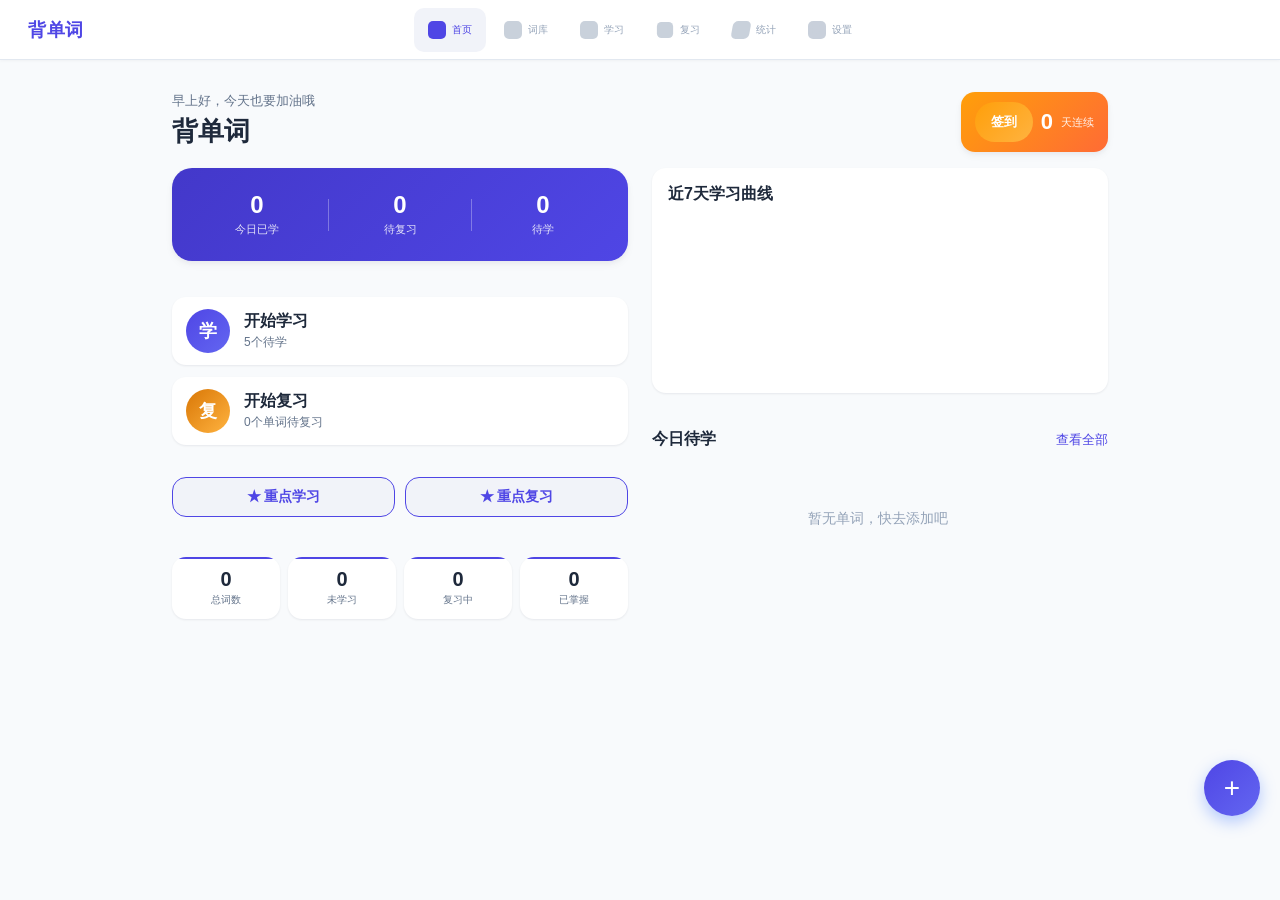
==== commit a25908ab: "fix: 词本隔离唯一约束(word,user_id,wordbook_id)修复跨词本添加同词500 + 释义过滤生僻义 + 按钮尺寸/FAB布局统一 + 升级SW缓存v75" ====
--- a/backend/static/index.html
+++ b/backend/static/index.html
@@ -9,7 +9,7 @@
   <!-- 预连接：提前建立TCP/TLS连接，减少首字节时间 -->
   <link rel="preconnect" href="/" crossorigin>
   <link rel="dns-prefetch" href="/">
-  <link rel="stylesheet" href="assets/style.css?v=20260809a">
+  <link rel="stylesheet" href="assets/style.css?v=20260811e">
   <!-- PWA 支持：允许"添加到桌面"当App用 -->
   <link rel="manifest" href="/manifest.json">
   <link rel="icon" type="image/png" href="/icons/icon-192.png">
@@ -343,6 +343,7 @@
         <button class="filter-tab" data-status="review">复习中</button>
         <button class="filter-tab" data-status="mastered">已掌握</button>
         <button class="filter-tab" data-status="starred">⭐ 重点</button>
+        <button class="filter-tab" data-status="mastered_forever">✓ 已学会</button>
         <select class="sort-select" id="sortSelect" title="排序方式">
           <option value="added_desc">最近添加</option>
           <option value="added_asc">最早添加</option>
@@ -376,6 +377,10 @@
           <span class="progress-ring-text" id="progressRingText">0%</span>
         </div>
         <span class="card-progress" id="learnProgress">0 / 0</span>
+        <button class="answer-sheet-btn" id="btnLearnAnswerSheet" title="答题卡">
+          <svg width="15" height="15" viewBox="0 0 24 24" fill="none" stroke="currentColor" stroke-width="2" stroke-linecap="round" stroke-linejoin="round"><rect x="3" y="3" width="7" height="7" rx="1"/><rect x="14" y="3" width="7" height="7" rx="1"/><rect x="3" y="14" width="7" height="7" rx="1"/><rect x="14" y="14" width="7" height="7" rx="1"/></svg>
+          <span>答题卡</span>
+        </button>
         <span class="study-timer" id="studyTimerDisplay" style="display:none">
           <span class="study-timer-icon">⏱</span>
           <span id="studyTimer">00:00</span>
@@ -473,20 +478,36 @@
       <!-- 操作按钮 -->
       <div class="card-actions" id="learnActions" style="display:none">
         <button class="btn-secondary" id="btnLearnPrev">上一题</button>
+        <button class="btn-secondary" id="btnLearnNext">下一题</button>
         <button class="btn-secondary" id="btnLearnDetail">详情</button>
-        <button class="btn-primary" id="btnLearnKnown">已学会</button>
+        <button class="rating-btn rating-hard learn-rating-btn" id="btnLearnHard" title="有点印象但不熟，稍后再次出现加深记忆">
+          <span class="rating-label">模糊</span>
+          <span class="rating-desc">稍后再背</span>
+        </button>
+        <button class="rating-btn rating-good learn-rating-btn" id="btnLearnKnown" title="确实记住了，按记忆曲线安排复习">
+          <span class="rating-label">记得</span>
+          <span class="rating-desc">加深记忆</span>
+        </button>
       </div>
       <!-- 翻卡模式额外按钮：加入新词 / 翻今天所有 -->
       <div class="card-actions card-actions-extra" id="learnExtraActions" style="display:none">
         <button class="btn-secondary" id="btnLearnAddNew">+ 未学习</button>
         <button class="btn-secondary" id="btnLearnReviewToday">翻今天所有</button>
-      </div>
-      <!-- 测验模式操作按钮 -->
+        <button class="btn-secondary" id="btnLearnMastered">✓ 已学会</button>
+      </div>
+      <!-- 测验模式操作按钮（看词选义/看义选词/拼写默写通用：与翻卡一致可评分模糊/记得） -->
       <div class="card-actions" id="quizActions" style="display:none">
         <button class="btn-secondary" id="btnQuizPrev">上一题</button>
         <button class="btn-secondary" id="btnQuizDetail">详情</button>
+        <button class="rating-btn rating-hard learn-rating-btn" id="btnQuizHard" title="有点印象但不熟，稍后再次出现加深记忆">
+          <span class="rating-label">模糊</span>
+          <span class="rating-desc">稍后再背</span>
+        </button>
         <button class="btn-secondary" id="btnQuizSkip">下一题</button>
-        <button class="btn-primary" id="btnQuizKnown">已学会</button>
+        <button class="rating-btn rating-good learn-rating-btn" id="btnQuizKnown" title="确实记住了，按记忆曲线安排复习">
+          <span class="rating-label">记得</span>
+          <span class="rating-desc">加深记忆</span>
+        </button>
       </div>
     </section>
 
@@ -494,6 +515,10 @@
     <section class="page page-review" id="page-review">
       <div class="card-header">
         <span class="card-progress" id="reviewProgress">0 / 0</span>
+        <button class="answer-sheet-btn" id="btnReviewAnswerSheet" title="答题卡">
+          <svg width="15" height="15" viewBox="0 0 24 24" fill="none" stroke="currentColor" stroke-width="2" stroke-linecap="round" stroke-linejoin="round"><rect x="3" y="3" width="7" height="7" rx="1"/><rect x="14" y="3" width="7" height="7" rx="1"/><rect x="3" y="14" width="7" height="7" rx="1"/><rect x="14" y="14" width="7" height="7" rx="1"/></svg>
+          <span>答题卡</span>
+        </button>
         <span class="card-close" id="reviewClose">退出</span>
       </div>
       <div class="review-estimate" id="reviewEstimate" style="display:none"></div>
@@ -504,6 +529,16 @@
           <option value="">请选择词书</option>
         </select>
         <button class="btn-secondary" id="btnReviewAll" title="拉到最下方可切换复习范围" style="white-space:nowrap;font-size:13px;padding:6px 10px;">自主复习</button>
+      </div>
+      <!-- 区间复习：自主复习时可按词书顺序自定义复习从哪到哪 -->
+      <div class="review-range-row" id="reviewRangeRow" style="display:none;align-items:center;gap:8px;padding:8px 16px;background:var(--bg-card);border-radius:var(--radius-md);margin-bottom:12px;flex-wrap:wrap;">
+        <label style="font-size:13px;color:var(--text-secondary);white-space:nowrap;">区间：</label>
+        <input type="number" id="reviewRangeStart" min="1" placeholder="起始" style="width:70px;padding:6px 8px;border:1px solid var(--border);border-radius:8px;font-size:14px;background:#fff;">
+        <span style="color:var(--text-secondary);">-</span>
+        <input type="number" id="reviewRangeEnd" min="1" placeholder="结束" style="width:70px;padding:6px 8px;border:1px solid var(--border);border-radius:8px;font-size:14px;background:#fff;">
+        <button class="btn-secondary" id="btnReviewRangeApply" style="white-space:nowrap;font-size:13px;padding:6px 10px;">确定</button>
+        <button class="btn-secondary" id="btnReviewRangeClear" style="white-space:nowrap;font-size:13px;padding:6px 10px;">清除</button>
+        <span class="review-range-tip" id="reviewRangeTip" style="font-size:12px;color:var(--text-secondary);"></span>
       </div>
       <!-- 复习范围说明：今日到期 / 自主复习 -->
       <div class="review-mode-tip" id="reviewModeTip" style="display:none"></div>
@@ -602,13 +637,21 @@
       <!-- 复习页额外按钮：加入新词 -->
       <div class="card-actions card-actions-extra" id="reviewExtraActions" style="display:none">
         <button class="btn-secondary" id="btnReviewAddNew">+ 未学习</button>
+        <button class="btn-secondary" id="btnReviewMastered">✓ 已学会</button>
       </div>
       <!-- 测验模式操作按钮 -->
       <div class="card-actions" id="reviewQuizActions" style="display:none">
         <button class="btn-secondary" id="btnReviewQuizPrev">上一题</button>
         <button class="btn-secondary" id="btnReviewQuizDetail">详情</button>
+        <button class="rating-btn rating-hard" id="btnReviewQuizHard" title="有点印象但不熟，稍后再次出现加深记忆">
+          <span class="rating-label">模糊</span>
+          <span class="rating-desc">稍后再背</span>
+        </button>
         <button class="btn-secondary" id="btnReviewQuizSkip">下一题</button>
-        <button class="btn-primary" id="btnReviewQuizKnown">已学会</button>
+        <button class="rating-btn rating-good" id="btnReviewQuizKnown" title="记得很清楚，按遗忘曲线安排下次复习">
+          <span class="rating-label">记得</span>
+          <span class="rating-desc">加深记忆</span>
+        </button>
       </div>
     </section>
 
@@ -903,6 +946,27 @@
     </div>
   </div>
 
+  <!-- ============ 答题卡弹窗（学习/复习通用） ============ -->
+  <div class="modal-overlay" id="answerSheetModal">
+    <div class="modal-sheet">
+      <div class="modal-handle"></div>
+      <div class="modal-header">
+        <h3 class="modal-word" id="answerSheetTitle">答题卡</h3>
+        <button class="modal-close" id="answerSheetCloseBtn">×</button>
+      </div>
+      <div class="modal-body">
+        <div class="answer-sheet-legend" id="answerSheetLegend">
+          <span class="as-legend-item"><i class="as-dot as-current"></i>当前</span>
+          <span class="as-legend-item as-legend-learn" id="asLegendLearned"><i class="as-dot as-learned"></i>已掌握</span>
+          <span class="as-legend-item as-legend-learn" id="asLegendDone"><i class="as-dot as-done"></i>已浏览</span>
+          <span class="as-legend-item"><i class="as-dot as-default"></i>未浏览</span>
+        </div>
+        <div class="answer-sheet-summary" id="answerSheetSummary"></div>
+        <div class="answer-sheet-grid" id="answerSheetGrid"></div>
+      </div>
+    </div>
+  </div>
+
   <!-- ============ 下拉刷新指示器 ============ -->
   <div class="pull-refresh-indicator" id="pullRefreshIndicator" style="display:none">↓</div>
 
@@ -966,6 +1030,7 @@
       <div class="modal-footer">
         <button class="btn-secondary" id="modalDeleteBtn">删除</button>
         <button class="btn-secondary" id="modalStarBtn">☆ 标重点</button>
+        <button class="btn-secondary" id="modalMasterBtn">✓ 已学会</button>
         <button class="btn-secondary" id="modalMoveBtn">移动到词本</button>
         <button class="btn-primary" id="modalEditBtn">编辑</button>
       </div>
@@ -1162,13 +1227,13 @@
     </div>
   </div>
 
-  <script src="assets/app.js?v=20260809d"></script>
+  <script src="assets/app.js?v=20260810b"></script>
   <!-- PWA service worker 注册：仅在 HTTPS/localhost 生效 -->
   <script>
     if ('serviceWorker' in navigator) {
       window.addEventListener('load', function () {
         // 注册 SW，附带版本参数确保获取最新 sw.js
-        navigator.serviceWorker.register('/sw.js?v=63').then(function (reg) {
+        navigator.serviceWorker.register('/sw.js?v=69').then(function (reg) {
           // 强制检查更新
           reg.update();
           // 如果有新 SW 等待激活，立即接管
--- a/backend/static/assets/style.css
+++ b/backend/static/assets/style.css
@@ -68,6 +68,12 @@
   --radius-lg: 20px;
   --tabbar-h: 64px;              /* 底部TabBar高度 */
   --statusbar-h: 0px;            /* 顶部状态栏已移除 */
+  /* 按钮尺寸 token：统一高度，保证移动端触控体验一致 */
+  --btn-h: 48px;          /* 主/次操作按钮高度 */
+  --btn-h-sm: 40px;       /* 小型按钮/标签高度（满足触控下限） */
+  --btn-h-xs: 36px;       /* 极紧凑芯片高度 */
+  --btn-radius: 12px;     /* 按钮统一圆角 */
+  --bg-soft: #f4f6fb;     /* 补全缺失的 --bg-soft 变量（浅柔背景） */
 }
 
 /* ===== 顶部状态栏 ===== */
@@ -155,7 +161,7 @@
   max-width: 480px;
   margin: 0 auto;
   min-height: 100vh;
-  padding: calc(var(--statusbar-h) + 12px) 16px calc(var(--tabbar-h) + 24px);
+  padding: calc(var(--statusbar-h) + 12px) 16px calc(var(--tabbar-h) + 24px + env(safe-area-inset-bottom));
   background: var(--bg-page);
 }
 
@@ -208,6 +214,7 @@
   display: flex;
   align-items: center;
   gap: 5px;
+  min-height: 40px;
   padding: 8px 14px;
   background: var(--bg-card);
   color: var(--text-primary);
@@ -440,19 +447,6 @@
   margin-bottom: 20px;
 }
 
-.starred-btn {
-  flex: 1;
-  padding: 10px 14px;
-  border-radius: var(--radius-md);
-  background: linear-gradient(135deg, #fff8e1, #fff3c4);
-  border: 1px solid #ffd54f;
-  color: #f57f17;
-  font-size: 14px;
-  font-weight: 600;
-  cursor: pointer;
-  transition: all 0.2s;
-}
-
 .starred-btn:active {
   transform: scale(0.97);
 }
@@ -560,6 +554,7 @@
   flex-shrink: 0;
 }
 .wrongbook-item .wb-heal {
+  min-height: 36px;
   padding: 5px 10px;
   border-radius: var(--radius-sm);
   background: #e8f5e9;
@@ -638,6 +633,14 @@
   gap: 8px;
   margin-bottom: 20px;
 }
+/* 首页统计卡：底部为全局悬浮的"+"按钮(FAB)留出空间，避免遮挡最右侧"已掌握"数据 */
+.home-col-left .stat-cards {
+  margin-bottom: 64px;
+}
+/* 首页整体：底部为 FAB 留出安全区，避免遮挡"近7天学习曲线"最右侧数据点 */
+.page-home {
+  padding-bottom: 72px;
+}
 
 .stat-card {
   background: var(--bg-card);
@@ -878,8 +881,8 @@
 }
 .reorder-handle {
   flex-shrink: 0;
-  width: 34px;
-  height: 34px;
+  width: 40px;
+  height: 40px;
   display: flex;
   align-items: center;
   justify-content: center;
@@ -915,6 +918,18 @@
   opacity: 0.6;
   margin: 4px 0;
 }
+/* 词库列表懒加载：滚动到底部的"加载更多"哨兵 */
+.lib-load-more {
+  padding: 16px;
+  text-align: center;
+  color: var(--text-tertiary, #94a3b8);
+  font-size: 13px;
+  animation: libLoadPulse 1.2s ease-in-out infinite;
+}
+@keyframes libLoadPulse {
+  0%, 100% { opacity: 0.5; }
+  50% { opacity: 1; }
+}
 body.dragging-active {
   -webkit-user-select: none;
   user-select: none;
@@ -949,6 +964,7 @@
 
 .tab-switch-item {
   flex: 1;
+  min-height: 40px;
   padding: 8px;
   font-size: 13px;
   color: var(--text-secondary);
@@ -1014,13 +1030,17 @@
 /* 通用按钮 */
 .btn-primary {
   width: 100%;
-  padding: 14px;
+  min-height: var(--btn-h);
+  padding: 12px 16px;
+  display: inline-flex;
+  align-items: center;
+  justify-content: center;
   background: linear-gradient(135deg, var(--primary), var(--primary-light));
   color: #fff;
-  border-radius: var(--radius-md);
+  border-radius: var(--btn-radius);
   font-size: 16px;
   font-weight: 600;
-  box-shadow: 0 4px 12px rgba(74,127,255,0.3);
+  box-shadow: 0 4px 12px rgba(79,70,229,0.3);
   transition: transform 0.15s;
 }
 
@@ -1030,10 +1050,14 @@
 
 .btn-secondary {
   flex: 1;
-  padding: 14px;
+  min-height: var(--btn-h);
+  padding: 12px 16px;
+  display: inline-flex;
+  align-items: center;
+  justify-content: center;
   background: var(--bg-input);
   color: var(--text-primary);
-  border-radius: var(--radius-md);
+  border-radius: var(--btn-radius);
   font-size: 16px;
   font-weight: 600;
   transition: transform 0.15s;
@@ -1041,6 +1065,37 @@
 
 .btn-secondary:active {
   transform: scale(0.98);
+}
+
+/* 全局按钮基础规范：保证所有按钮（含未带样式的原生 button）触控高度一致，
+   并去掉移动端点击时的灰色高亮，提升触感与一致性 */
+button {
+  min-height: var(--btn-h-sm);
+  -webkit-tap-highlight-color: transparent;
+  touch-action: manipulation;
+}
+button:focus-visible {
+  outline: 2px solid var(--primary);
+  outline-offset: 2px;
+}
+
+/* 重点学习/复习按钮：统一使用品牌主色，提升对比度与视觉一致性
+   （原为黄色底+橙色字，对比度低、与整体靛蓝主题割裂） */
+.starred-btn {
+  flex: 1;
+  min-height: var(--btn-h-sm);
+  padding: 10px 16px;
+  border-radius: var(--radius-md);
+  background: var(--primary-bg);
+  border: 1px solid var(--primary);
+  color: var(--primary);
+  font-size: 14px;
+  font-weight: 600;
+  cursor: pointer;
+  transition: all 0.2s;
+}
+.starred-btn:hover {
+  background: #e6ebfb;
 }
 
 /* 扫描区域 */
@@ -1054,6 +1109,7 @@
 
 .scan-mode-item {
   flex: 1;
+  min-height: 40px;
   padding: 8px;
   font-size: 13px;
   color: var(--text-secondary);
@@ -1265,6 +1321,7 @@
 .wordbook-bar::-webkit-scrollbar { display: none; }
 .wordbook-chip {
   flex-shrink: 0;
+  min-height: var(--btn-h-sm);
   padding: 6px 14px;
   background: var(--bg-card);
   color: var(--text-secondary);
@@ -1274,6 +1331,8 @@
   cursor: pointer;
   transition: all 0.15s;
   white-space: nowrap;
+  display: inline-flex;
+  align-items: center;
 }
 .wordbook-chip:hover {
   border-color: var(--primary);
@@ -1316,9 +1375,13 @@
   flex: 1;
 }
 .btn-sm {
-  padding: 8px 12px;
+  min-height: var(--btn-h-sm);
+  padding: 8px 14px;
   font-size: 13px;
   white-space: nowrap;
+  display: inline-flex;
+  align-items: center;
+  justify-content: center;
 }
 .form-select {
   width: 100%;
@@ -1487,7 +1550,8 @@
 }
 
 .scan-check-all {
-  padding: 5px 10px;
+  min-height: 40px;
+  padding: 5px 12px;
   font-size: 12px;
   color: var(--primary);
   background: transparent;
@@ -1678,6 +1742,7 @@
 
 .filter-tab {
   flex-shrink: 0;
+  min-height: var(--btn-h-sm);
   padding: 6px 14px;
   background: var(--bg-card);
   color: var(--text-secondary);
@@ -1685,6 +1750,8 @@
   font-size: 13px;
   box-shadow: var(--shadow-sm);
   transition: all 0.2s;
+  display: inline-flex;
+  align-items: center;
 }
 
 .filter-tab.active {
@@ -1696,6 +1763,7 @@
 .sort-select {
   flex-shrink: 0;
   margin-left: auto;
+  min-height: var(--btn-h-sm);
   padding: 6px 10px;
   background: var(--bg-card);
   color: var(--text-secondary);
@@ -1721,6 +1789,11 @@
   padding-bottom: 20px;
 }
 
+/* 词库页：底部为全局悬浮的"+"按钮(FAB)留出安全区，避免滚动到底时遮挡最后一个单词卡片 */
+.page-library {
+  padding-bottom: 96px;
+}
+
 /* ===== 翻卡学习/复习 ===== */
 .card-header {
   display: flex;
@@ -1738,7 +1811,8 @@
 .card-close {
   font-size: 14px;
   color: var(--primary);
-  padding: 4px 10px;
+  min-height: 40px;
+  padding: 4px 12px;
   border-radius: 14px;
   background: var(--primary-bg);
 }
@@ -1940,8 +2014,8 @@
   background: var(--bg-input);
   border: none;
   border-radius: 50%;
-  width: 36px;
-  height: 36px;
+  width: 40px;
+  height: 40px;
   font-size: 16px;
   cursor: pointer;
   display: inline-flex;
@@ -1975,8 +2049,8 @@
   gap: 8px;
 }
 .modal-speak-btn {
-  width: 32px;
-  height: 32px;
+  width: 40px;
+  height: 40px;
   font-size: 14px;
   margin: 0;
 }
@@ -2089,15 +2163,22 @@
 /* 卡片操作按钮 */
 .card-actions {
   display: flex;
-  gap: 12px;
+  flex-wrap: wrap;
+  gap: 10px;
 }
 /* 统一 card-actions 内所有按钮大小 */
 .card-actions .btn-primary,
 .card-actions .btn-secondary {
-  flex: 1;
+  flex: 1 1 auto;
+  min-width: 88px;
   width: auto;
   padding: 12px 8px;
   font-size: 15px;
+}
+/* 答题/评分按钮与相邻操作按钮保持同尺寸 */
+.card-actions .rating-btn {
+  flex: 1 1 auto;
+  min-width: 88px;
 }
 /* 翻卡模式额外按钮（加入新词 / 翻今天所有），较小尺寸 */
 .card-actions-extra {
@@ -2107,6 +2188,7 @@
 .card-actions-extra .btn-secondary {
   flex: 1;
   width: auto;
+  min-height: 40px;
   padding: 10px 8px;
   font-size: 13px;
 }
@@ -2118,16 +2200,30 @@
 }
 
 .rating-btn {
-  flex: 1;
-  min-width: 60px;
-  padding: 14px 6px;
+  flex: 1 1 0;
+  min-width: 64px;
+  min-height: var(--btn-h);
+  padding: 6px 8px;
   border-radius: var(--radius-md);
   color: #fff;
   display: flex;
   flex-direction: column;
   align-items: center;
+  justify-content: center;
   gap: 2px;
   transition: transform 0.15s;
+}
+
+.rating-btn .rating-label {
+  font-size: 15px;
+  font-weight: 700;
+  line-height: 1.2;
+}
+
+.rating-btn .rating-desc {
+  font-size: 11px;
+  opacity: 0.85;
+  line-height: 1.2;
 }
 
 .rating-btn:active {
@@ -2172,6 +2268,7 @@
 }
 
 .checkin-btn {
+  min-height: 40px;
   padding: 6px 16px;
   border-radius: 20px;
   background: linear-gradient(135deg, #ff9f0a, #ffb340);
@@ -2339,6 +2436,7 @@
   color: var(--text-secondary);
 }
 .setting-btn {
+  min-height: 40px;
   padding: 6px 12px;
   background: var(--bg-input);
   color: var(--text-primary);
@@ -2436,6 +2534,7 @@
 }
 .mode-tab {
   flex: 1;
+  min-height: 40px;
   padding: 8px 4px;
   background: var(--bg-card);
   color: var(--text-secondary);
@@ -2444,6 +2543,9 @@
   font-size: 13px;
   cursor: pointer;
   transition: all 0.15s;
+  display: inline-flex;
+  align-items: center;
+  justify-content: center;
 }
 .mode-tab.active {
   background: var(--primary);
@@ -2455,6 +2557,7 @@
 }
 .order-toggle-btn {
   flex: 0 0 auto;
+  min-height: 40px;
   padding: 8px 14px;
   background: var(--bg-card);
   color: var(--text-secondary);
@@ -2464,6 +2567,9 @@
   cursor: pointer;
   transition: all 0.15s;
   white-space: nowrap;
+  display: inline-flex;
+  align-items: center;
+  justify-content: center;
 }
 .order-toggle-btn.active {
   background: var(--primary);
@@ -2681,7 +2787,7 @@
   right: 0;
   max-width: 480px;
   margin: 0 auto;
-  height: var(--tabbar-h);
+  height: calc(var(--tabbar-h) + env(safe-area-inset-bottom));
   background: var(--bg-card);
   border-top: 1px solid var(--border);
   display: flex;
@@ -2690,7 +2796,7 @@
   z-index: 100;
   padding-bottom: env(safe-area-inset-bottom);
 }
-
+/* 刘海屏机型：TabBar 内容区自动上移，避免被 Home 指示条遮挡 */
 .tab-item {
   flex: 1;
   display: flex;
@@ -2700,6 +2806,7 @@
   gap: 2px;
   color: var(--text-tertiary);
   transition: color 0.2s;
+  min-height: 44px;
 }
 
 .tab-item.active {
@@ -2897,9 +3004,14 @@
 }
 
 .modal-close {
-  font-size: 26px;
+  font-size: 22px;
   color: var(--text-tertiary);
   line-height: 1;
+  min-width: var(--btn-h-sm); /* 40px：满足移动端触控下限 */
+  min-height: var(--btn-h-sm);
+  display: inline-flex;
+  align-items: center;
+  justify-content: center;
   padding: 0 4px;
 }
 
@@ -2909,6 +3021,101 @@
   padding: 14px 20px;
   -webkit-overflow-scrolling: touch;
 }
+
+/* ============ 答题卡（学习/复习通用） ============ */
+.answer-sheet-btn {
+  display: inline-flex;
+  align-items: center;
+  gap: 5px;
+  min-height: 40px;
+  padding: 5px 12px;
+  font-size: 13px;
+  font-weight: 600;
+  color: var(--primary);
+  background: var(--primary-bg);
+  border: 1px solid var(--primary);
+  border-radius: 16px;
+  cursor: pointer;
+  white-space: nowrap;
+  transition: background 0.15s, transform 0.1s;
+}
+.answer-sheet-btn:active {
+  transform: scale(0.96);
+  background: var(--primary);
+  color: #fff;
+}
+
+.answer-sheet-legend {
+  display: flex;
+  flex-wrap: wrap;
+  gap: 12px;
+  margin-bottom: 12px;
+  font-size: 12px;
+  color: var(--text-secondary);
+}
+.as-legend-item {
+  display: inline-flex;
+  align-items: center;
+  gap: 5px;
+}
+.as-dot {
+  width: 14px;
+  height: 14px;
+  border-radius: 4px;
+  border: 1px solid var(--border);
+  display: inline-block;
+  flex-shrink: 0;
+}
+.as-dot.as-current { background: var(--primary); border-color: var(--primary); }
+.as-dot.as-learned { background: #34c759; border-color: #34c759; }
+.as-dot.as-done { background: #e9eef7; border-color: #d3dcef; }
+
+.answer-sheet-summary {
+  font-size: 13px;
+  font-weight: 600;
+  color: var(--text-secondary);
+  margin-bottom: 12px;
+}
+
+.answer-sheet-grid {
+  display: grid;
+  grid-template-columns: repeat(auto-fill, minmax(46px, 1fr));
+  gap: 8px;
+}
+.answer-sheet-cell {
+  position: relative;
+  height: 44px;
+  display: flex;
+  align-items: center;
+  justify-content: center;
+  font-size: 14px;
+  font-weight: 600;
+  color: var(--text-primary);
+  background: var(--bg-card);
+  border: 1.5px solid var(--border);
+  border-radius: 10px;
+  cursor: pointer;
+  transition: background 0.15s, border-color 0.15s, transform 0.1s;
+  overflow: hidden;
+}
+.answer-sheet-cell:active { transform: scale(0.94); }
+.answer-sheet-cell.as-current {
+  background: var(--primary);
+  border-color: var(--primary);
+  color: #fff;
+  font-weight: 700;
+}
+.answer-sheet-cell.as-learned {
+  background: #34c759;
+  border-color: #34c759;
+  color: #fff;
+}
+.answer-sheet-cell.as-done {
+  background: #e9eef7;
+  border-color: #d3dcef;
+  color: var(--text-secondary);
+}
+/* 单词已在答题卡单元格上以悬浮提示显示，无需额外文字 */
 
 .modal-section {
   margin-bottom: 14px;
@@ -2993,6 +3200,7 @@
   display: inline-flex;
   align-items: center;
   gap: 4px;
+  min-height: var(--btn-h-sm); /* 40px：满足移动端触控下限 */
   padding: 5px 12px;
   background: #f0f0f2;
   border: 1px solid #e0e0e4;
@@ -3190,15 +3398,21 @@
 
 .modal-footer {
   display: flex;
-  gap: 12px;
-  padding: 12px 20px;
+  flex-wrap: wrap;
+  gap: 8px;
+  padding: 12px 16px;
   border-top: 1px solid var(--border);
   flex-shrink: 0;
 }
 
 .modal-footer .btn-primary,
 .modal-footer .btn-secondary {
-  flex: 1;
+  flex: 1 1 0;
+  min-width: 88px;
+  width: auto; /* 覆盖 .btn-primary 的 width:100%，使取消/保存可同排显示 */
+  min-height: var(--btn-h-sm);
+  padding: 10px 8px;
+  font-size: 14px;
 }
 
 /* 编辑弹窗特例 */
@@ -4363,10 +4577,12 @@
 .batch-preview-meaning { color: var(--text-secondary); flex: 1; }
 .batch-preview-dup { color: var(--warning); font-size: 12px; }
 .batch-preview-remove {
-  width: 24px; height: 24px;
+  width: var(--btn-h-sm); height: var(--btn-h-sm); /* 40px：扩大触控命中区 */
   border: none; background: none;
   color: var(--danger); cursor: pointer;
   font-size: 18px; line-height: 1;
+  display: inline-flex; align-items: center; justify-content: center;
+  border-radius: 8px;
 }
 
 /* ================================================================
@@ -4515,6 +4731,21 @@
   font-weight: 600;
 }
 
+/* ===== 已学会标记 ===== */
+.word-mastered-icon {
+  color: #10b981;
+  font-size: 13px;
+  font-weight: 700;
+  margin-left: 4px;
+  vertical-align: middle;
+}
+
+/* 已学会按钮（弹窗中） */
+#modalMasterBtn.mastered-on {
+  color: #10b981;
+  font-weight: 600;
+}
+
 /* ===== 可滚动的单词列表 ===== */
 .word-list-scroll {
   max-height: 400px;
